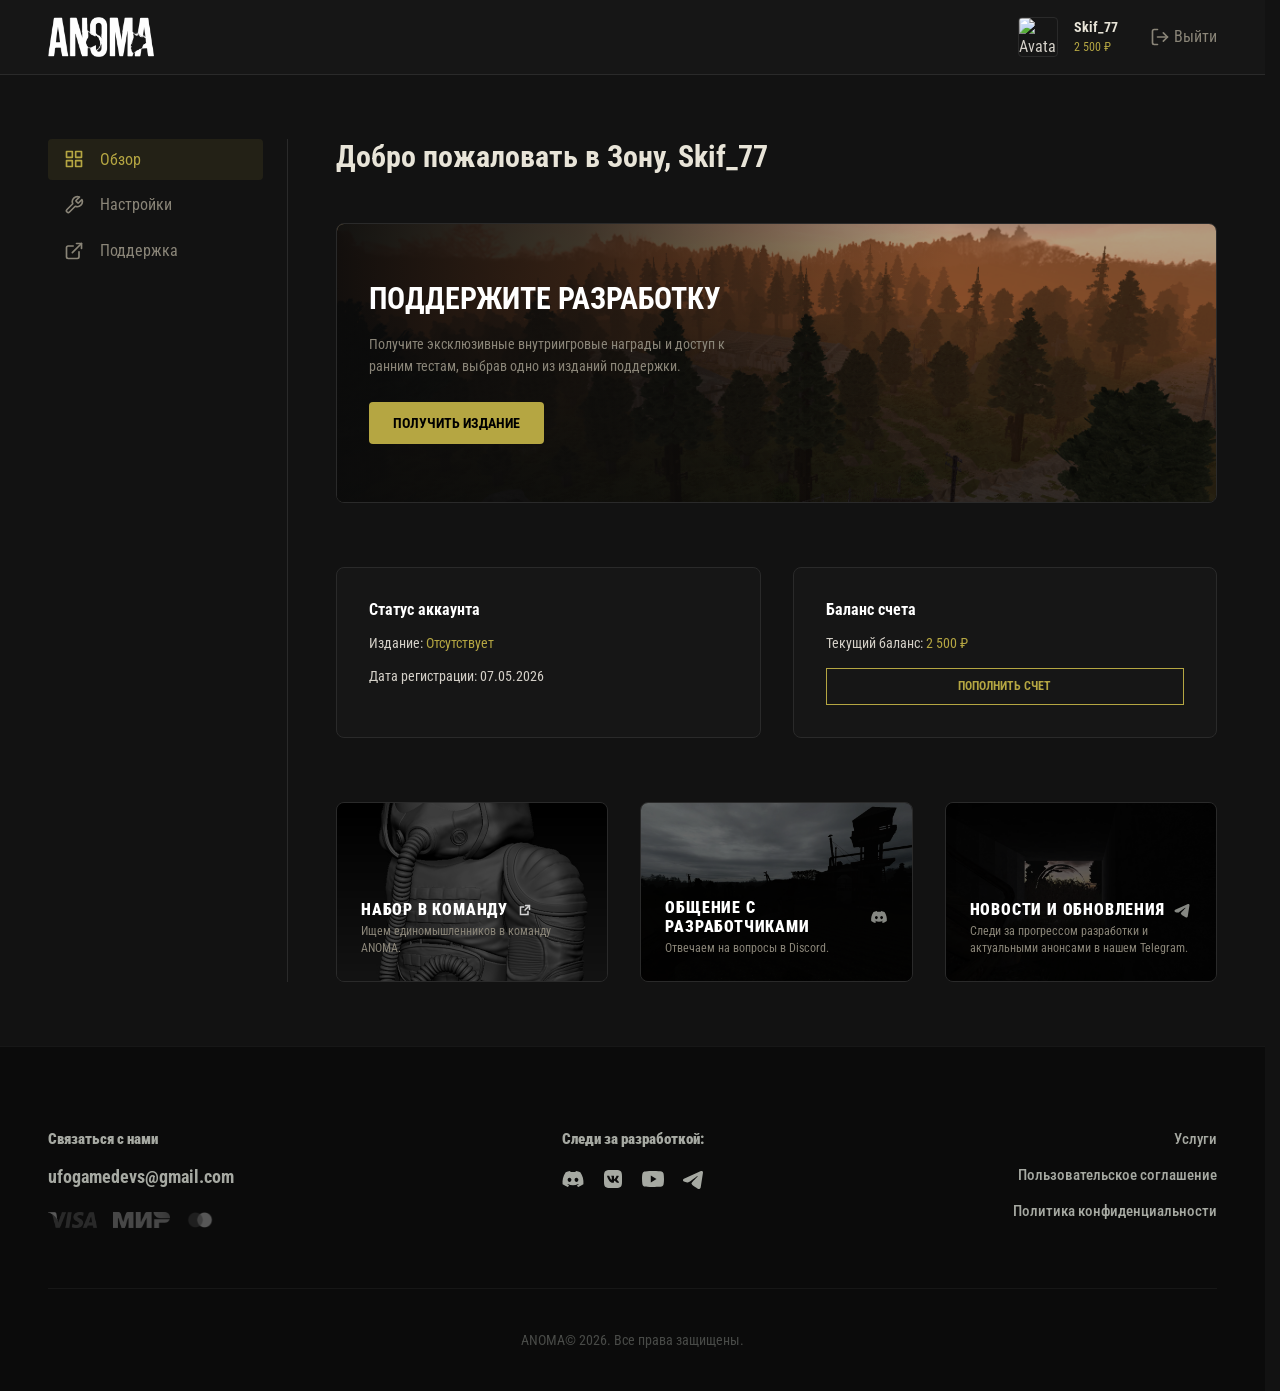
==== account.html @ 16dfeb88 "cabinet, authorize, payments, toasts" ====
<!DOCTYPE html>
<html lang="ru">

<head>
  <meta charset="UTF-8">
  <meta name="viewport" content="width=device-width, initial-scale=1.0">

  <title>Личный кабинет — ANOMA</title>
  <meta name="description" content="Личный кабинет игрока ANOMA. Управление аккаунтом, настройки и профиль.">

  <link rel="icon" href="./assets/img/favicon.ico" sizes="any">
  <link rel="icon" href="./assets/img/favicon.svg" type="image/svg+xml">

  <link rel="preconnect" href="https://fonts.googleapis.com">
  <link rel="preconnect" href="https://fonts.gstatic.com" crossorigin>
  <link href="https://fonts.googleapis.com/css2?family=Roboto+Condensed:wght@400;700;900&display=swap" rel="stylesheet">

  <link rel="stylesheet" href="./assets/css/styles.css">
  <link rel="stylesheet" href="./assets/css/account.css">
</head>

<body class="page-account">

  <!-- Header Dashboard -->
  <header class="account-header">
    <div class="container account-header__inner">
      <div class="account-header__left">
        <a href="account.html" class="account-header__logo-link">
          <img src="./assets/img/logo.png" alt="ANOMA" class="account-header__logo">
        </a>
      </div>

      <div class="account-header__user">
        <div class="account-user">
          <div class="account-user__avatar">
            <img src="./assets/img/hero-image.png" alt="Avatar">
          </div>
          <div class="account-user__info">
            <span class="account-user__name">Skif_77</span>
            <span class="account-user__balance">2 500 ₽</span>
          </div>
        </div>
        <button class="account-logout" title="Выйти">
          <svg width="20" height="20" viewBox="0 0 24 24" fill="none" stroke="currentColor" stroke-width="2" stroke-linecap="round" stroke-linejoin="round"><path d="M9 21H5a2 2 0 0 1-2-2V5a2 2 0 0 1 2-2h4"/><polyline points="16 17 21 12 16 7"/><line x1="21" y1="12" x2="9" y2="12"/></svg>
          <span class="account-logout__text">Выйти</span>
        </button>
      </div>
    </div>
  </header>

  <div class="account-layout container">
    <!-- Sidebar -->
    <aside class="account-sidebar">
      <nav class="account-nav">
        <a href="#" class="account-nav__link is-active">
          <svg width="20" height="20" viewBox="0 0 24 24" fill="none" stroke="currentColor" stroke-width="2" stroke-linecap="round" stroke-linejoin="round"><rect x="3" y="3" width="7" height="7"/><rect x="14" y="3" width="7" height="7"/><rect x="14" y="14" width="7" height="7"/><rect x="3" y="14" width="7" height="7"/></svg>
          <span>Обзор</span>
        </a>
        <a href="#" class="account-nav__link">
          <svg width="20" height="20" viewBox="0 0 24 24" fill="none" stroke="currentColor" stroke-width="2" stroke-linecap="round" stroke-linejoin="round"><path d="M14.7 6.3a1 1 0 0 0 0 1.4l1.6 1.6a1 1 0 0 0 1.4 0l3.77-3.77a6 6 0 0 1-7.94 7.94l-6.91 6.91a2.12 2.12 0 0 1-3-3l6.91-6.91a6 6 0 0 1 7.94-7.94l-3.76 3.76z"/></svg>
          <span>Настройки</span>
        </a>
        <a href="https://vk.me/anoma_ufo" target="_blank" rel="noopener" class="account-nav__link">
          <svg width="20" height="20" viewBox="0 0 24 24" fill="none" stroke="currentColor" stroke-width="2" stroke-linecap="round" stroke-linejoin="round"><path d="M18 13v6a2 2 0 0 1-2 2H5a2 2 0 0 1-2-2V8a2 2 0 0 1 2-2h6"/><polyline points="15 3 21 3 21 9"/><line x1="10" y1="14" x2="21" y2="3"/></svg>
          <span>Поддержка</span>
        </a>
      </nav>
    </aside>

    <!-- Main Content -->
    <main class="account-main">
      <div class="account-content">
        <h1 class="account-title" id="accountPageTitle">Добро пожаловать в Зону, Skif_77</h1>
        
        <div id="overviewSection">
          <div class="account-banner">
            <div class="account-banner__content">
              <h2 class="account-banner__title">ПОДДЕРЖИТЕ РАЗРАБОТКУ</h2>
              <p class="account-banner__desc">Получите эксклюзивные внутриигровые награды и доступ к ранним тестам, выбрав одно из изданий поддержки.</p>
              <button class="account-banner__btn" id="btnOpenEditionsBanner" data-open-tier="standard">ПОЛУЧИТЬ ИЗДАНИЕ</button>
            </div>
            <div class="account-banner__image">
              <img src="./assets/img/screenshot2.png" alt="Editions background">
            </div>
          </div>

          <div class="account-grid">
            <div class="account-card">
              <h3 class="account-card__title">Статус аккаунта</h3>
              <div class="account-card__content">
                <p>Издание: <span class="text-accent">Отсутствует</span></p>
                <p>Дата регистрации: 07.05.2026</p>
              </div>
            </div>

            <div class="account-card">
              <h3 class="account-card__title">Баланс счета</h3>
              <div class="account-card__content">
                <p>Текущий баланс: <span class="text-accent">2 500 ₽</span></p>
                <button class="account-card__btn-action">ПОПОЛНИТЬ СЧЕТ</button>
              </div>
            </div>
          </div>

          <div class="account-tiles">
            <a href="https://docs.google.com/forms/d/e/1FAIpQLScsadZz_5GCUrAZubNEpT86fGNEL5uBbUMrf_bMq-caXoN56w/viewform" target="_blank" rel="noopener" class="account-tile">
              <img src="./assets/img/image-1.png" alt="" class="account-tile__bg">
              <div class="account-tile__content">
                <div class="account-tile__title-wrap">
                  <h3 class="account-tile__title">Набор в команду</h3>
                  <img src="./assets/img/external-link.svg" alt="" class="account-tile__icon">
                </div>
                <p class="account-tile__desc">Ищем единомышленников в команду ANOMA.</p>
              </div>
            </a>

            <a href="https://discord.com/invite/6MUMWm6wPn" target="_blank" rel="noopener" class="account-tile">
              <img src="./assets/img/image-2.png" alt="" class="account-tile__bg">
              <div class="account-tile__content">
                <div class="account-tile__title-wrap">
                  <h3 class="account-tile__title">Общение с разработчиками</h3>
                  <img src="./assets/img/discord.svg" alt="" class="account-tile__icon">
                </div>
                <p class="account-tile__desc">Отвечаем на вопросы в Discord.</p>
              </div>
            </a>

            <a href="https://t.me/anoma_ufo" target="_blank" rel="noopener" class="account-tile">
              <img src="./assets/img/image-3.png" alt="" class="account-tile__bg">
              <div class="account-tile__content">
                <div class="account-tile__title-wrap">
                  <h3 class="account-tile__title">Новости и обновления</h3>
                  <img src="./assets/img/telegram.svg" alt="" class="account-tile__icon">
                </div>
                <p class="account-tile__desc">Следи за прогрессом разработки и актуальными анонсами в нашем Telegram.</p>
              </div>
            </a>
          </div>
        </div>
        <!-- Settings Section (Hidden by default) -->
        <div class="account-settings" id="settingsSection" style="display: none;">
          <div class="account-grid">
            <!-- Email Change -->
            <div class="account-card">
              <h3 class="account-card__title">Смена электронной почты</h3>
              <div class="account-card__content">
                <form class="settings-form" id="emailChangeForm">
                  <div class="settings-form__group">
                    <label class="settings-form__label">Текущая почта</label>
                    <input type="email" class="settings-input" value="skif_77@gmail.com" readonly>
                  </div>
                  <div class="settings-form__group">
                    <label class="settings-form__label">Новая почта</label>
                    <input type="email" class="settings-input" placeholder="Введите новый адрес" required>
                  </div>
                  <button type="submit" class="account-card__btn-action">ПОДТВЕРДИТЬ</button>
                </form>
              </div>
            </div>

            <!-- Password Change -->
            <div class="account-card">
              <h3 class="account-card__title">Управление паролем</h3>
              <div class="account-card__content">
                <form class="settings-form" id="passwordChangeForm">
                  <div class="settings-form__group">
                    <label class="settings-form__label">Текущий пароль</label>
                    <input type="password" class="settings-input" placeholder="••••••••" required>
                  </div>
                  <div class="settings-form__group">
                    <label class="settings-form__label">Новый пароль</label>
                    <input type="password" class="settings-input" placeholder="Введите новый пароль" required>
                  </div>
                  <div class="settings-form__group">
                    <label class="settings-form__label">Повторите новый пароль</label>
                    <input type="password" class="settings-input" placeholder="Повторите новый пароль" required>
                  </div>
                  <button type="submit" class="account-card__btn-action">ПОДТВЕРДИТЬ</button>
                </form>
              </div>
            </div>
          </div>
        </div>
      </div>
    </main>
  </div>

  <!-- Security Code Modal -->
  <div class="topup-modal" id="securityCodeModal" role="dialog" aria-modal="true" aria-hidden="true">
    <div class="topup-modal__overlay"></div>
    <div class="topup-modal__content">
      <button class="topup-modal__close" aria-label="Закрыть">&times;</button>
      <h2 class="topup-modal__title">КОД БЕЗОПАСНОСТИ</h2>
      <p class="topup-modal__desc" style="text-align: center; margin-bottom: 20px; font-size: 13px; color: var(--clr-text-muted);">Мы отправили код подтверждения на вашу новую почту. Введите его ниже:</p>
      
      <form class="topup-form" id="securityCodeForm">
        <div class="topup-form__group">
          <input type="text" class="topup-input" placeholder="000000" maxlength="6" style="text-align: center; letter-spacing: 0.5em;">
        </div>
        <button type="submit" class="topup-submit-btn">ПОДТВЕРДИТЬ СМЕНУ</button>
      </form>
    </div>
  </div>

  <!-- Notification Toast -->
  <div class="notification-container" id="notificationContainer"></div>

  <footer class="footer" id="footer">
    <div class="container footer__inner">
      <div class="footer__top">
        <div class="footer__contacts">
          <span class="footer__label">Связаться с нами</span>
          <a href="mailto:ufogamedevs@gmail.com" class="footer__email">ufogamedevs@gmail.com</a>
          <div class="footer__payments">
            <img src="./assets/img/visa.png" alt="Visa" loading="lazy">
            <img src="./assets/img/mir.png" alt="Mir" loading="lazy">
            <img src="./assets/img/mastercard.png" alt="Mastercard" loading="lazy">
          </div>
        </div>

        <div class="footer__socials">
          <span class="footer__socials-text">Следи за разработкой:</span>
          <div class="footer__socials-list">
            <a href="https://discord.com/invite/6MUMWm6wPn" class="footer__socials-link" aria-label="Discord"
              target="_blank" rel="noopener">
              <img src="./assets/img/discord.svg" alt="Discord" width="24" height="24">
            </a>
            <a href="https://vk.com/anoma_ufo" class="footer__socials-link" aria-label="VK" target="_blank"
              rel="noopener">
              <img src="./assets/img/vk.svg" alt="VK" width="24" height="24">
            </a>
            <a href="https://www.youtube.com/@anoma_ufo" class="footer__socials-link" aria-label="YouTube"
              target="_blank" rel="noopener">
              <img src="./assets/img/youtube.svg" alt="YouTube" width="24" height="24">
            </a>
            <a href="https://t.me/anoma_ufo" class="footer__socials-link" aria-label="Telegram" target="_blank"
              rel="noopener">
              <img src="./assets/img/telegram.svg" alt="Telegram" width="24" height="24">
            </a>
          </div>
        </div>

        <div class="footer__legal">
          <a href="./assets/docs/ANOMA_Услуги.pdf" target="_blank" class="footer__link">Услуги</a>
          <a href="./assets/docs/ANOMA_Пользовательское%20соглашение.pdf" target="_blank" class="footer__link">Пользовательское соглашение</a>
          <a href="./assets/docs/ANOMA_Политика%20конфиденциальности.pdf" target="_blank" class="footer__link">Политика конфиденциальности</a>
        </div>
      </div>

      <div class="footer__bottom">
        <p class="footer__copyright">ANOMA© 2026. Все права защищены.</p>
      </div>
    </div>
  </footer>

  <div class="editions-modal" id="editionsModal" role="dialog" aria-modal="true" aria-hidden="true"
    aria-labelledby="editionsTitle">
    <div class="editions-modal__overlay"></div>
    <div class="editions-modal__content" tabindex="-1">
      <button class="editions-modal__close" aria-label="Закрыть">&times;</button>

      <div class="editions-modal__tabs" role="tablist" aria-label="Издания">
        <button class="editions-modal__tab" role="tab" aria-selected="false" data-target="standard">Периметр</button>
        <button class="editions-modal__tab" role="tab" aria-selected="false" data-target="deluxe">Затон</button>
        <button class="editions-modal__tab editions-modal__tab--active" role="tab" aria-selected="true"
          data-target="ultimate">Саркофаг</button>
      </div>

      <div class="editions-modal__body">
        <div class="editions-modal__gallery">
          <div class="editions-gallery__main">
            <img src="./assets/img/edition3.png" alt="Edition Cover" class="editions-gallery__img">
          </div>
          <!-- Grid items with real feature images -->
          <div class="editions-gallery__item" data-tier="standard"><img src="./assets/img/editions/early-pass.png" alt="Participation in early access">
            <div class="editions-gallery__bar"></div>
          </div>
          <div class="editions-gallery__item" data-tier="standard"><img src="./assets/img/editions/discord-role.png" alt="Exclusive Discord role">
            <div class="editions-gallery__bar"></div>
          </div>
          <div class="editions-gallery__item" data-tier="standard"><img src="./assets/img/editions/donation-balance.png" alt="Donation balance">
            <div class="editions-gallery__bar"></div>
          </div>

          <div class="editions-gallery__item" data-tier="deluxe"><img src="./assets/img/editions/bladed-weapons.png" alt="Exclusive cold weapon">
            <div class="editions-gallery__bar"></div>
          </div>
          <div class="editions-gallery__item" data-tier="deluxe"><img src="./assets/img/editions/bolt.png" alt="Anomaly detection item">
            <div class="editions-gallery__bar"></div>
          </div>
          <div class="editions-gallery__item" data-tier="deluxe"><img src="./assets/img/editions/menu-background.png" alt="Main menu background">
            <div class="editions-gallery__bar"></div>
          </div>
          <div class="editions-gallery__item" data-tier="deluxe"><img src="./assets/img/editions/death-backpack.png" alt="Special backpack model">
            <div class="editions-gallery__bar"></div>
          </div>

          <div class="editions-gallery__item" data-tier="ultimate"><img src="./assets/img/editions/artifact.png" alt="Exclusive collector's artifact">
            <div class="editions-gallery__bar"></div>
          </div>
          <div class="editions-gallery__item" data-tier="ultimate"><img src="./assets/img/editions/coordinates-cache.png" alt="Coordinates of hidden cache">
            <div class="editions-gallery__bar"></div>
          </div>
          <div class="editions-gallery__item" data-tier="ultimate"><img src="./assets/img/editions/titul-nickname.png" alt="Exclusive title">
            <div class="editions-gallery__bar"></div>
          </div>
          <div class="editions-gallery__item" data-tier="ultimate"><img src="./assets/img/editions/update-testing.png" alt="Access to future update testing">
            <div class="editions-gallery__bar"></div>
          </div>
          <div class="editions-gallery__item" data-tier="ultimate"><img src="./assets/img/editions/gift-edition.png" alt="Gift Perimeter edition for a friend">
            <div class="editions-gallery__bar"></div>
          </div>
        </div>

        <div class="editions-modal__info">
          <p class="editions-modal__desc" id="editionsDesc">
            Максимальное издание раннего доступа с полным набором эксклюзивных наград, доступом к тестированию обновлений и изданием «Периметр» для друга.
          </p>

          <div class="editions-modal__purchase">
            <span class="editions-modal__price" id="editionsPrice">35 900,00 KZT</span>
            <button class="editions-modal__buy-btn" id="btnOpenAuthEditions">
              <svg width="20" height="20" viewBox="0 0 24 24" fill="none" xmlns="http://www.w3.org/2000/svg"
                class="editions-modal__buy-icon" aria-hidden="true">
                <path
                  d="M7 18C5.9 18 5.01 18.9 5.01 20C5.01 21.1 5.9 22 7 22C8.1 22 9 21.1 9 20C9 18.9 8.1 18 7 18ZM1 2V4H3L6.6 11.59L5.24 14.04C5.09 14.32 5 14.65 5 15C5 16.1 5.9 17 7 17H19V15H7.42C7.28 15 7.17 14.89 7.17 14.75L7.2 14.63L8.1 13H15.55C16.3 13 16.96 12.59 17.3 11.97L20.88 5.48C20.96 5.34 21 5.17 21 5C21 4.45 20.55 4 20 4H5.21L4.27 2H1ZM17 18C15.9 18 15.01 18.9 15.01 20C15.01 21.1 15.9 22 17 22C18.1 22 19 21.1 19 20C19 18.9 18.1 18 17 18Z"
                  fill="currentColor" />
              </svg>
              ПОДДЕРЖАТЬ РАЗРАБОТКУ
            </button>
          </div>

          <div class="editions-modal__features">
            <ul class="editions-modal__features-list">
              <li class="editions-modal__feature" data-tier="standard">Участие в раннем доступе игры</li>
              <li class="editions-modal__feature" data-tier="standard">Эксклюзивная роль в Discord</li>
              <li class="editions-modal__feature" data-tier="standard" id="editionsCashback">350 ₽ от стоимости начисляются на донатный счет</li>

              <li class="editions-modal__feature" data-tier="deluxe"><span class="editions-modal__feature-bullet"></span>Эксклюзивное холодное оружие</li>
              <li class="editions-modal__feature" data-tier="deluxe"><span class="editions-modal__feature-bullet"></span>Особый предмет для проверки аномалий вместо болта</li>
              <li class="editions-modal__feature" data-tier="deluxe"><span class="editions-modal__feature-bullet"></span>Эксклюзивный фон главного меню</li>
              <li class="editions-modal__feature" data-tier="deluxe"><span class="editions-modal__feature-bullet"></span>Особая модель рюкзака после смерти персонажа</li>

              <li class="editions-modal__feature" data-tier="ultimate"><span class="editions-modal__feature-bullet"></span>Эксклюзивный коллекционный артефакт</li>
              <li class="editions-modal__feature" data-tier="ultimate"><span class="editions-modal__feature-bullet"></span>Координаты закрытого тайника с неизвестным содержимым</li>
              <li class="editions-modal__feature" data-tier="ultimate"><span class="editions-modal__feature-bullet"></span>Эксклюзивный титул рядом с ником в безопасных зонах</li>
              <li class="editions-modal__feature" data-tier="ultimate"><span class="editions-modal__feature-bullet"></span>Доступ к тестированию будущих обновлений игры</li>
              <li class="editions-modal__feature" data-tier="ultimate">
                <span class="editions-modal__feature-bullet"></span>
                Подарочное издание «Периметр» для друга
                <span class="editions-modal__help" data-tooltip="Подарочное издание «Периметр» для друга не начисляет сумму покупки на донатный счет">
                  <svg width="14" height="14" viewBox="0 0 24 24" fill="none" stroke="currentColor" stroke-width="2" stroke-linecap="round" stroke-linejoin="round" class="editions-modal__help-icon"><circle cx="12" cy="12" r="10"/><path d="M9.09 9a3 3 0 0 1 5.83 1c0 2-3 3-3 3"/><line x1="12" y1="17" x2="12.01" y2="17"/></svg>
                </span>
              </li>
            </ul>
          </div>
        </div>
      </div>
    </div>
  </div>

  <!-- Top-up Modal -->
  <div class="topup-modal" id="topupModal" role="dialog" aria-modal="true" aria-hidden="true">
    <div class="topup-modal__overlay"></div>
    <div class="topup-modal__content">
      <button class="topup-modal__close" aria-label="Закрыть">&times;</button>
      <h2 class="topup-modal__title">ПОПОЛНЕНИЕ СЧЕТА</h2>
      
      <form class="topup-form" id="topupForm">
        <div class="topup-form__group">
          <label class="topup-form__label">Способ оплаты</label>
          <div class="topup-dropdown" id="paymentDropdown">
            <div class="topup-dropdown__selected">
              <span>Система быстрых платежей (СБП)</span>
              <svg width="12" height="12" viewBox="0 0 24 24" fill="none" stroke="currentColor" stroke-width="3" stroke-linecap="round" stroke-linejoin="round"><polyline points="6 9 12 15 18 9"/></svg>
            </div>
            <div class="topup-dropdown__list">
              <div class="topup-dropdown__item is-active" data-value="sbp">Система быстрых платежей (СБП)</div>
              <div class="topup-dropdown__item" data-value="card">Банковская карта</div>
            </div>
          </div>
        </div>

        <div class="topup-form__group">
          <label class="topup-form__label">Сумма пополнения</label>
          <div class="topup-input-wrap">
            <input type="number" class="topup-input" id="topupAmount" value="350" min="50" max="100000">
            <span class="topup-input-currency">₽</span>
          </div>
          <p class="topup-form__hint">Мин: 50 ₽, Макс: 100 000 ₽</p>
        </div>

        <div class="topup-total">
          <span class="topup-total__label">К получению:</span>
          <span class="topup-total__value" id="topupTotal">350 ₽</span>
        </div>

        <button type="submit" class="topup-submit-btn" id="btnConfirmTopup">ПОПОЛНИТЬ СЧЕТ</button>
      </form>
    </div>
  </div>

  <script src="./assets/js/main.js"></script>
  <script src="./assets/js/account.js"></script>
</body>

</html>
---- assets/css/styles.css ----
:root {

  --clr-bg: #121212;
  --clr-bg-alt: #161616;
  --clr-surface: #1e1e1e;
  --clr-border: #2a2a2a;

  --clr-text: #d4d0c8;
  --clr-text-muted: #8a8578;
  --clr-text-heading: #e8e4d8;

  --clr-accent: #b5a642;

  --clr-accent-hover: #d4c24f;
  --clr-danger: #c44b3f;

  --ff-base: 'Roboto Condensed', 'Segoe UI', system-ui, -apple-system, sans-serif;
  --ff-heading: var(--ff-base);

  --fs-xs: clamp(0.700rem, 0.65rem + 0.25vw, 0.750rem);
  --fs-sm: clamp(0.813rem, 0.75rem + 0.30vw, 0.875rem);
  --fs-base: clamp(0.938rem, 0.88rem + 0.30vw, 1.000rem);
  --fs-md: clamp(1.125rem, 1.00rem + 0.50vw, 1.250rem);
  --fs-lg: clamp(1.500rem, 1.20rem + 1.00vw, 1.875rem);
  --fs-xl: clamp(2.000rem, 1.50rem + 2.00vw, 2.750rem);
  --fs-2xl: clamp(2.500rem, 1.80rem + 3.00vw, 3.750rem);

  --fw-regular: 400;
  --fw-medium: 500;
  --fw-semibold: 600;
  --fw-bold: 700;

  --lh-tight: 1.2;
  --lh-base: 1.6;
  --lh-loose: 1.8;

  --space-xs: 0.25rem;
  --space-sm: 0.5rem;
  --space-md: 1rem;
  --space-lg: 1.5rem;
  --space-xl: 2rem;
  --space-2xl: 3rem;
  --space-3xl: 4rem;
  --space-4xl: 6rem;

  --container-max: 1280px;
  --container-padding: var(--space-2xl);

  --radius-sm: 4px;
  --radius-md: 8px;
  --radius-lg: 12px;
  --radius-xl: 16px;

  --transition-fast: 150ms ease;
  --transition-base: 250ms ease;
  --transition-slow: 400ms ease;

  --shadow-sm: 0 1px 3px rgba(0, 0, 0, 0.4);
  --shadow-md: 0 4px 12px rgba(0, 0, 0, 0.5);
  --shadow-lg: 0 8px 30px rgba(0, 0, 0, 0.6);

  --z-header: 100;
  --z-overlay: 200;
  --z-modal: 300;
}

*,
*::before,
*::after {
  margin: 0;
  padding: 0;
  box-sizing: border-box;
}

html {
  scroll-behavior: smooth;
  -webkit-text-size-adjust: 100%;
  text-size-adjust: 100%;
  scrollbar-gutter: stable;
}

body {
  font-family: var(--ff-base);
  font-size: var(--fs-base);
  font-weight: var(--fw-regular);
  line-height: var(--lh-base);
  color: var(--clr-text);
  background-color: var(--clr-bg);
  -webkit-font-smoothing: antialiased;
  -moz-osx-font-smoothing: grayscale;
  overflow-x: hidden;
}

img,
picture,
video,
canvas,
svg {
  display: block;
  max-width: 100%;
  height: auto;
}

a {
  color: inherit;
  text-decoration: none;
}

ul,
ol {
  list-style: none;
}

button {
  font: inherit;
  color: inherit;
  background: none;
  border: none;
  cursor: pointer;
}

:focus-visible {
  outline: 2px solid var(--clr-accent);
  outline-offset: 2px;
}

:focus:not(:focus-visible) {
  outline: none;
}



.cursor-distortion {
  position: fixed;
  width: 150px;
  height: 150px;
  border-radius: 50%;
  pointer-events: none;
  z-index: 9999;
  transform: translate(-50%, -50%);
  filter: url(#distort-filter);
  backdrop-filter: url(#distort-filter);
  -webkit-backdrop-filter: url(#distort-filter);
  background: transparent;
  -webkit-mask-image: radial-gradient(circle, transparent 25%, rgba(0, 0, 0, 1) 45%, rgba(0, 0, 0, 0) 70%);
  mask-image: radial-gradient(circle, transparent 25%, rgba(0, 0, 0, 1) 45%, rgba(0, 0, 0, 0) 70%);
  opacity: 0;
  transition: opacity 0.5s ease;
  will-change: transform;
}

.cursor-distortion.is-active {
  opacity: 1;
}

h1,
h2,
h3,
h4,
h5,
h6 {
  font-family: var(--ff-heading);
  color: var(--clr-text-heading);
  line-height: var(--lh-tight);
  font-weight: var(--fw-bold);
}

h1 {
  font-size: var(--fs-2xl);
}

h2 {
  font-size: var(--fs-xl);
}

h3 {
  font-size: var(--fs-lg);
}

p+p {
  margin-top: var(--space-md);
}

.container {
  width: 100%;
  max-width: var(--container-max);
  margin-inline: auto;
  padding-inline: var(--container-padding);
}

.section {
  padding-block: var(--space-4xl);
}

.section__title {
  font-size: var(--fs-xl);
  margin-bottom: var(--space-xl);
  text-align: center;
}

/* ═══════════════════════════════════════════
   Header (Sticky)
   ═══════════════════════════════════════════ */
.header {
  position: fixed;
  top: 0;
  left: 0;
  width: 100%;
  z-index: var(--z-header);
  background: linear-gradient(to bottom, rgba(11, 11, 11, 0.95) 0%, transparent 100%);
  opacity: 0;
  visibility: hidden;
  transform: translateY(-100%);
  transition: opacity 0.4s ease, transform 0.4s ease, visibility 0.4s ease;
  padding-block: 16px;
}

.header.header--visible {
  opacity: 1;
  visibility: visible;
  transform: translateY(0);
}

.header.is-menu-open {
  background: transparent;
}

.header__inner {
  display: flex;
  align-items: center;
  justify-content: space-between;
  position: relative;
}

.header__left {
  display: flex;
  align-items: center;
  gap: 32px;
}

.header__logo {
  height: 40px;
  width: auto;
}

.header__nav {
  display: flex;
  align-items: center;
  gap: 24px;
}

.header__nav-link {
  font-family: 'Roboto Condensed', sans-serif;
  font-weight: 600;
  font-size: 16px;
  color: var(--clr-text-heading);
  text-transform: uppercase;
  transition: color 0.2s ease;
}

.header__nav-link:hover {
  color: var(--clr-accent);
}

.header__socials {
  display: flex;
  align-items: center;
  gap: 16px;
  position: absolute;
  left: 50%;
  transform: translateX(-50%);
}

.header__social-link {
  display: flex;
  transition: opacity 0.2s ease;
}

.header__social-link:hover {
  opacity: 0.7;
}

.header__cta {
  display: inline-flex;
  align-items: center;
  justify-content: center;
  box-sizing: border-box;
  text-decoration: none;
  height: 40px;
  padding-inline: 24px;
  background-color: rgba(11, 11, 11, 0.452);
  color: #F5CD6C;
  border: 2px solid #F5CD6C;
  font-family: 'Roboto Condensed', sans-serif;
  font-weight: 900;
  font-size: 14px;
  text-transform: uppercase;
  border-radius: 0px;
  transition: all 0.3s ease;
}

.header__cta:hover {
  background-color: rgba(192, 82, 33, 0.1);
  box-shadow: 0 0 15px rgba(192, 82, 33, 0.6), inset 0 0 10px rgba(192, 82, 33, 0.4);
  text-shadow: 0 0 8px rgba(192, 82, 33, 0.8);
}

.header__burger {
  display: none;
  width: 32px;
  height: 24px;
  position: relative;
  z-index: calc(var(--z-header) + 10);
  background: none;
  border: none;
  cursor: pointer;
  padding: 0;
}

.header__burger span {
  position: absolute;
  left: 0;
  width: 100%;
  height: 2px;
  background-color: #fff;
  transition: 0.3s ease;
}

.header__burger span:nth-child(1) {
  top: 0;
}

.header__burger span:nth-child(2) {
  top: 50%;
  transform: translateY(-50%);
}

.header__burger span:nth-child(3) {
  bottom: 0;
}

.header__burger.is-active span:nth-child(1) {
  top: 50%;
  transform: translateY(-50%) rotate(45deg);
}

.header__burger.is-active span:nth-child(2) {
  opacity: 0;
}

.header__burger.is-active span:nth-child(3) {
  top: 50%;
  transform: translateY(-50%) rotate(-45deg);
}

/* ═══════════════════════════════════════════
   Mobile Menu Overlay
   ═══════════════════════════════════════════ */
.mobile-menu {
  position: fixed;
  inset: 0;
  z-index: calc(var(--z-header) - 1);
  display: flex;
  align-items: center;
  justify-content: center;
  opacity: 0;
  visibility: hidden;
  transition: opacity 0.4s ease, visibility 0.4s ease;
}

.mobile-menu.is-open {
  opacity: 1;
  visibility: visible;
}

.mobile-menu__overlay {
  position: absolute;
  inset: 0;
  background: rgba(0, 0, 0, 0.7);
  backdrop-filter: blur(12px);
  -webkit-backdrop-filter: blur(12px);
}

.mobile-menu__content {
  position: relative;
  z-index: 2;
  display: flex;
  flex-direction: column;
  align-items: center;
  gap: 24px;
}

.mobile-menu__nav {
  display: flex;
  flex-direction: column;
  align-items: center;
  gap: 12px;
}

.mobile-menu__link {
  font-family: 'Roboto Condensed', sans-serif;
  font-weight: 900;
  font-size: 32px;
  color: #fff;
  text-transform: uppercase;
  transition: color 0.2s ease;
}

.mobile-menu__link:hover {
  color: var(--clr-accent);
}

.mobile-menu__cta {
  width: 220px;
  height: 54px;
  margin-top: -24px;
  display: inline-flex;
  align-items: center;
  justify-content: center;
  box-sizing: border-box;
  text-decoration: none;
  background-color: rgba(11, 11, 11, 0.452);
  color: #F5CD6C;
  border: 2px solid #F5CD6C;
  font-family: 'Roboto Condensed', sans-serif;
  font-weight: 900;
  font-size: 16px;
  text-transform: uppercase;
  border-radius: 0px;
  transition: all 0.3s ease;
}

.mobile-menu__cta:hover {
  background-color: rgba(192, 82, 33, 0.1);
  box-shadow: 0 0 15px rgba(192, 82, 33, 0.6), inset 0 0 10px rgba(192, 82, 33, 0.4);
  text-shadow: 0 0 8px rgba(192, 82, 33, 0.8);
}

@media (max-width: 992px) {

  .header__nav,
  .header__cta,
  .header__logo-link {
    display: none;
  }

  .header__burger {
    display: block;
  }
}

.hero {
  position: relative;
  width: 100%;
  height: 100vh;
  overflow: hidden;
}

.hero::after {
  content: '';
  position: absolute;
  bottom: 0;
  left: 0;
  width: 100%;
  height: 30%;
  background: linear-gradient(to bottom, transparent, var(--clr-bg));
  pointer-events: none;
}

.hero__image {
  width: 100%;
  height: 100%;
  display: block;
  object-fit: cover;
  object-position: center;
}

.hero__socials {
  position: absolute;
  top: 0;
  left: 0;
  width: 100%;
  display: flex;
  justify-content: center;
  gap: 12px;
  padding-top: 24px;

  z-index: 2;
}

.hero__social-link {
  display: inline-flex;
  transition: opacity 0.3s ease;
}

.hero__social-link:hover,
.hero__social-link:focus-visible {
  opacity: 0.7;
}

.hero__content {
  position: absolute;
  inset: 0;
  display: flex;
  flex-direction: column;
  align-items: center;
  padding-top: 68vh;

  z-index: 2;
  pointer-events: none;
}

.hero__logo {
  max-width: 400px;

  width: 100%;
  height: auto;
  pointer-events: auto;
}

.hero__cta {
  position: relative;
  display: inline-block;
  margin-top: -0.5rem;

  pointer-events: auto;
  cursor: pointer;
}

.hero__cta-default,
.hero__cta-hover {
  display: block;
  width: 100%;
  height: auto;
}

.hero__cta-hover {
  position: absolute;
  inset: 0;
  opacity: 0;
  transition: opacity 0.3s ease;
}

.hero__cta:hover .hero__cta-hover,
.hero__cta:focus-visible .hero__cta-hover {
  opacity: 1;
}

.hero__cta-text {
  position: absolute;
  inset: 0;
  display: flex;
  align-items: center;
  justify-content: center;
  font-family: 'Roboto Condensed', sans-serif;
  font-weight: 900;
  font-size: 16px;
  line-height: 24px;
  letter-spacing: 1.2px;
  color: #2F2F2F;
  pointer-events: none;
  transition: color 0.3s ease;
}

.hero__cta:hover .hero__cta-text,
.hero__cta:focus-visible .hero__cta-text {
  color: #DFDCBD;
}

@media (max-width: 768px) {
  .hero__image {
    height: 70%;

    object-position: center;

  }

  .hero::after {
    height: 60%;

    background: linear-gradient(to bottom, transparent 0%, var(--clr-bg) 50%, var(--clr-bg) 100%);
  }

  .hero__content {
    padding-top: calc(68vh - 40px);

  }

  .hero__logo {
    max-width: 320px;

  }
}

.about {
  margin-top: 80px;

}

.about__container {
  display: flex;
  align-items: center;
  gap: 40px;
  max-width: 1150px;
  margin-inline: auto;
  padding-inline: 24px;
}

.about__left {
  flex: 1;
}

.about__title {
  font-family: 'Roboto Condensed', sans-serif;
  font-weight: 900;
  font-size: 56px;
  line-height: 72px;
  color: #FFFFFF;
  margin: 0 0 16px 0;
}

.about__desc {
  font-family: 'Roboto Condensed', sans-serif;
  font-size: 16px;
  line-height: 24px;
  color: #FFFFFF;
  margin: 0;
}

.about__follow {
  display: flex;
  align-items: center;
  gap: 12px;
  margin-top: 24px;
}

.about__follow-text {
  font-family: 'Roboto Condensed', sans-serif;
  font-weight: 900;
  font-size: 16px;
  line-height: 24px;
  color: #A6A9A2;
}

.about__follow-link {
  display: inline-flex;
  transition: opacity 0.3s ease;
}

.about__follow-link:hover,
.about__follow-link:focus-visible {
  opacity: 0.7;
}

.about__right {
  flex: 1;
}

.about__video {
  position: relative;
  width: 100%;
  -webkit-mask: url(#video-mask);
  mask: url(#video-mask);
}

.about__video-inline {
  position: relative;
  padding-bottom: 56.25%;

  height: 0;
  overflow: hidden;
}

.about__video-inline iframe,
.about__video-inline video {
  position: absolute;
  inset: 0;
  width: 100%;
  height: 100%;
  border: none;
  object-fit: cover;
}

.about__video-overlay {
  position: absolute;
  inset: 0;
  display: flex;
  align-items: center;
  justify-content: center;
  background: transparent;
  border: none;
  cursor: pointer;
  transition: background 0.3s ease;
}

.about__video-overlay:hover {
  background: rgba(0, 0, 0, 0.3);
}

.about__video-play {
  font-size: 48px;
  color: #FFFFFF;
  opacity: 0.8;
  transition: opacity 0.3s ease;
}

.about__video-overlay:hover .about__video-play {
  opacity: 1;
}

.section--features {
  margin-top: 120px;
  padding-block: 0;
}

.features__bg {
  width: 100%;
  background: url('../img/bg.png') center / cover no-repeat;
  display: flex;
  align-items: center;
  justify-content: center;
  padding-block: 120px;
}

.features__container {
  max-width: 1150px;
  width: 100%;
  padding-inline: 24px;
  margin-inline: auto;
}

.features__grid {
  display: flex;
  gap: 24px;
  height: 666px;
}

.features__tile {
  background-color: var(--color-bg-dark);
  border-radius: 8px;

  overflow: hidden;
  display: flex;
  flex-direction: column;
  text-decoration: none;
  color: inherit;
  cursor: pointer;
  outline: none;

  opacity: 0;
  transition: opacity 1.5s ease-out;
  will-change: opacity, filter;
}

.features__tile.is-revealed {
  opacity: 1;

}

.features__tile:focus-visible {
  outline: 2px solid var(--clr-accent);
  outline-offset: 4px;
}

.features__tile-img {
  display: block;
  width: 100%;
  height: 100%;
  object-fit: cover;
  transition: transform 1.5s cubic-bezier(0.25, 1, 0.5, 1);
  will-change: transform;
}

.features__tile:hover .features__tile-img,
.features__tile:focus-visible .features__tile-img {
  transform: scale(1.04);
}

.features__content {
  position: absolute;
  bottom: 0;
  left: 0;
  padding: 32px;
  z-index: 2;

}

.features__title-wrap {
  display: flex;
  align-items: flex-start;
  gap: 8px;
  margin-bottom: 8px;
}

.features__title {
  font-family: 'Roboto Condensed', sans-serif;
  font-weight: 600;
  font-size: 32px;
  text-transform: uppercase;
  line-height: 40px;
  color: #FFFFFF;
  margin: 0;
}

.features__icon {
  display: block;
  margin-top: 4px;

}

.features__icon--social {
  filter: brightness(0) invert(1);
  margin-top: 8px;

}

.features__icon--discord {
  margin-top: 5px;

}

.features__icon--telegram {
  margin-top: 6px;

}

.features__desc {
  font-family: 'Roboto Condensed', sans-serif;
  font-weight: 400;
  font-size: 16px;
  line-height: 24px;
  color: #FFFFFF;
  margin: 0;
}

.features__tile--large {
  flex: 1;
  height: 100%;
  -webkit-mask: url(#tile-mask-1);
  mask: url(#tile-mask-1);
  position: relative;
}

.features__tile--large::after {
  content: '';
  position: absolute;
  inset: 0;
  background: linear-gradient(to top, rgb(58, 23, 23) 0%, transparent 60%);
  pointer-events: none;
}

.features__col {
  flex: 1;
  display: flex;
  flex-direction: column;
  gap: 24px;
}

.features__tile--small:nth-child(1) {
  height: 321px;
  -webkit-mask: url(#tile-mask-2);
  mask: url(#tile-mask-2);
  position: relative;
}

.features__tile--small:nth-child(1)::after {
  content: '';
  position: absolute;
  inset: 0;
  background: linear-gradient(to top, rgba(58, 44, 23, 0.482) 0%, transparent 40%);
  pointer-events: none;
}

.features__tile--small:nth-child(2) {
  height: 321px;
  -webkit-mask: url(#tile-mask-3);
  mask: url(#tile-mask-3);
  position: relative;
}

.features__tile--small:nth-child(2)::after {
  content: '';
  position: absolute;
  inset: 0;
  background: linear-gradient(to top, rgba(38, 55, 30, 0.443) 0%, transparent 40%);
  pointer-events: none;
}

@media (max-width: 768px) {
  .section--features {
    margin-top: 0px;
    padding-bottom: 0 !important;
    margin-bottom: 0 !important;

  }

  .features__bg {
    padding-top: 80px;

    padding-bottom: 24px;

  }

  .features__grid {
    flex-direction: column;

    height: auto;

    gap: 16px;

  }

  .features__col {
    gap: 16px;

  }

  .features__tile--large {
    flex: none;

    height: 280px;
    min-height: 280px;

  }

  .features__tile--large .features__tile-img {
    object-position: center 0%;

  }

  .features__tile--small:nth-child(1),
  .features__tile--small:nth-child(2) {
    height: 280px;

  }

  .features__title {
    font-size: 24px;

    line-height: 32px;
  }

  .features__desc br {
    display: none;
  }
}

.section--world {
  padding-block: 0;

  margin-top: 0;

  background-color: #0B0B0B;

}

.world__bg {
  position: relative;
  width: 100vw;

  left: 50%;
  transform: translateX(-50%);
  display: flex;
}

.world__bg-video {
  position: absolute;
  top: 0;
  left: 0;
  width: 100%;
  height: 100%;
  object-fit: cover;
  z-index: 0;

}

.world__bg-img {
  width: 100%;
  height: auto;
  display: block;
  z-index: 1;

  position: relative;

  pointer-events: none;

}

.world__content {
  position: absolute;
  inset: 0;
  display: flex;
  flex-direction: column;
  align-items: center;

  justify-content: center;

  z-index: 2;

}

@media (min-width: 1400px) {
  .world__content {
    padding-top: 120px;

  }
}

.world__text-layer {
  text-align: center;
  max-width: 1000px;

  padding: 0 0px;

}

.world__title {
  font-family: 'Roboto Condensed', sans-serif;
  font-weight: 900;
  font-size: 72px;
  line-height: 80px;
  color: #FFFFFF;
  margin: 0 0 16px 0;

}

.world__desc {
  font-family: 'Roboto Condensed', sans-serif;
  font-size: 24px;
  line-height: 32px;
  color: #FFFFFF;
  margin: 0;
}

@media (max-width: 768px) {

  .world__bg {
    flex-direction: column;
    height: auto;
    overflow: hidden;

    max-width: 100vw;
  }

  .world__bg-video,
  .world__content {
    position: relative;
    height: auto;
  }

  .world__bg-video {
    order: 1;

    aspect-ratio: 16 / 9;

    width: 100%;

    margin: 0;
    transform: none;
    z-index: 1;

  }

  .world__bg-img {
    position: absolute;

    top: 0;
    left: 0;
    width: 100%;
    margin: 0;
    transform: none;
    z-index: 2;

  }

  .world__content {
    order: 3;

    padding-top: 40px;

    padding-bottom: 0px;

    z-index: 3;

    box-sizing: border-box;
    width: 100%;
  }

  .world__title {
    font-size: 48px;

    line-height: normal;
    margin-bottom: 24px;

    word-break: break-word;

  }

  .world__desc {
    font-size: 16px;

    line-height: 24px;
  }

  .world__desc br {
    display: none;
  }
}

.world__team-marquee {
  margin-top: 48px;
  width: 100vw;
  overflow: hidden;
}

.world__team-track {
  display: flex;
  justify-content: center;
}

.world__team-group {
  display: flex;
  flex-wrap: wrap;
  justify-content: center;
  gap: 16px;
  max-width: 1230px;
}

.world__team-badge {
  display: block;
  height: 48px;

  width: auto;
}

.world__team-badge--op-54 {
  opacity: 0.54;
}

.world__team-badge--op-32 {
  opacity: 0.32;
}

.world__team-group--clone {
  display: none;

}

@media (max-width: 1024px) {
  .world__team-track {
    justify-content: flex-start;
    width: max-content;
    animation: marquee 40s linear infinite;
  }

  .world__team-group {
    flex-wrap: nowrap;
    max-width: none;
    padding-right: 16px;

  }

  .world__team-group--clone {
    display: flex;

  }
}

@keyframes marquee {
  0% {
    transform: translateX(0);
  }

  100% {
    transform: translateX(-50%);
  }
}

/* ═══════════════════════════════════════════
   Screenshot Section
   ═══════════════════════════════════════════ */
.section--screenshot {
  position: relative;
  width: 100%;
  min-height: 80vh;
  display: flex;
  align-items: center;
  justify-content: center;
  overflow: hidden;
  padding: 0;
  background-color: #0B0B0B;
}

.screenshot__bg {
  position: absolute;
  inset: 0;
  width: 100%;
  height: 100%;
  z-index: 0;
  -webkit-mask-image: linear-gradient(to bottom,
      transparent 0%,
      black 20%,
      black 80%,
      transparent 100%);
  mask-image: linear-gradient(to bottom,
      transparent 0%,
      black 20%,
      black 80%,
      transparent 100%);
}

.editions-bg__img {
  position: absolute;
  top: 0;
  left: 0;
  width: 100%;
  height: 100%;
  object-fit: cover;
  object-position: center;
  display: block;
  animation: editionsBgPulse 5s ease-in-out infinite alternate;
}

@keyframes editionsBgPulse {
  0% {
    transform: scale(1);
    filter: brightness(1) contrast(1) saturate(1);
  }

  100% {
    transform: scale(1.08);
    filter: brightness(1.4) contrast(1.2) saturate(1);
  }
}

.screenshot__overlay {
  position: absolute;
  inset: 0;
  background:
    linear-gradient(to right, rgba(11, 11, 11, 0.95) 0%, rgba(11, 11, 11, 0) 25%, rgba(11, 11, 11, 0) 75%, rgba(11, 11, 11, 0.95) 100%),
    linear-gradient(to bottom, rgba(11, 11, 11, 1) 0%, rgba(11, 11, 11, 0) 30%, rgba(11, 11, 11, 0) 100%);
  background-color: rgba(11, 11, 11, 0.2);
  pointer-events: none;
}

.screenshot__content {
  position: relative;
  z-index: 1;
  text-align: center;
  display: flex;
  flex-direction: column;
  align-items: center;
  gap: 16px;
  width: 100%;
  padding-block: 80px;
}

.screenshot__title {
  margin: 0 0 16px 0;
}

.screenshot__desc {
  margin: 0;
}

.screenshot__separator {
  display: block;
  margin: 16px auto;
  max-width: 320px;
  width: 100%;
  height: auto;
}

.screenshot__header {
  margin-bottom: 40px;
}

/* ═══════════════════════════════════════════
   Editions Cards
   ═══════════════════════════════════════════ */
.editions__grid {
  display: grid;
  grid-template-columns: repeat(3, 1fr);
  gap: 24px;
  width: 100%;
}

.editions__card {
  text-decoration: none;
  color: inherit;
  display: flex;
  flex-direction: column;
  background: rgba(15, 15, 15, 0.6);
  border: none;
  border-radius: 4px;
  padding: 0;
  display: flex;
  flex-direction: column;
  position: relative;
  overflow: hidden;
  backdrop-filter: blur(8px);
  -webkit-backdrop-filter: blur(8px);
  min-height: 640px;
}

/* Atmospheric Glows */
.editions__card::before {
  content: '';
  position: absolute;
  top: -50px;
  left: 50%;
  transform: translateX(-50%);
  width: 80%;
  height: 100px;
  filter: blur(40px);
  z-index: 0;
  opacity: 0.85;
  pointer-events: none;
}

.editions__card--standard {
  -webkit-mask: url(#tile-mask-1);
  mask: url(#tile-mask-1);
}

.editions__card--standard::before {
  background: rgba(95, 138, 75, 0.719);
  /* Brighter muted green */
}

.editions__card--deluxe {
  -webkit-mask: url(#tile-mask-1);
  mask: url(#tile-mask-1);
}

.editions__card--deluxe::before {
  background: rgb(184, 134, 62, 0.619);
  /* Brighter muted orange */
}

.editions__card--ultimate {
  -webkit-mask: url(#tile-mask-1);
  mask: url(#tile-mask-1);
}

.editions__card--ultimate::before {
  background: rgb(184, 52, 52, 0.619);
  /* Brighter muted red */
}

.editions__card-header,
.editions__card-body,
.editions__card-footer {
  position: relative;
  z-index: 1;
}

.editions__card-header {
  position: absolute;
  top: 0;
  left: 0;
  width: 100%;
  padding: 24px;
  margin-bottom: 0;
  text-align: left;
  z-index: 2;
}

.editions__card-title {
  font-family: 'Roboto Condensed', sans-serif;
  font-size: 32px;
  font-weight: 700;
  color: #fff;
  margin: 0;
  text-transform: uppercase;
  letter-spacing: 0.5px;
  text-shadow: 0 2px 4px rgba(0, 0, 0, 0.8);
  line-height: 1.1;
}

.editions__card-subtitle {
  font-family: 'Roboto Condensed', sans-serif;
  font-size: 14px;
  color: var(--clr-text-muted);
  margin: 4px 0 0 0;
  text-transform: uppercase;
  letter-spacing: 0.5px;
  font-weight: 600;
  text-shadow: 0 2px 4px rgba(0, 0, 0, 0.8);
}

.editions__card-border {
  display: block;
  width: 80%;
  margin-top: 16px;
  margin-left: 0;
  height: auto;
  opacity: 0.5;
}

.editions__card-body {
  flex: 1;
  display: flex;
  width: 100%;
  margin-bottom: 0;
  z-index: 1;
}

.editions__card-body::after {
  content: '';
  position: absolute;
  inset: 0;
  background: rgba(0, 0, 0, 0.75);
  opacity: 0;
  transition: opacity 0.4s ease;
  z-index: 1;
  pointer-events: none;
}

.editions__card:hover .editions__card-body::after {
  opacity: 1;
}

.editions__card-cover {
  position: absolute;
  inset: 0;
  width: 100%;
  height: 100%;
  object-fit: cover;
  object-position: top center;
  border-radius: 0;
  box-shadow: none;
  -webkit-mask-image: linear-gradient(to bottom, black 50%, transparent 100%);
  mask-image: linear-gradient(to bottom, black 50%, transparent 100%);
  transition: filter 0.4s ease, transform 0.4s ease, opacity 0.4s ease;
}

.editions__card-cover--default {
  opacity: 1;
}

.editions__card-cover--hover {
  opacity: 0;
}

.editions__card:hover .editions__card-cover--default {
  opacity: 0;
}

.editions__card:hover .editions__card-cover--hover {
  opacity: 1;
}

.editions__card-features {
  position: absolute;
  top: 140px;
  /* Below the header title, subtitle, and border */
  left: 0;
  right: 0;
  bottom: 0;
  padding: 0 24px;
  z-index: 2;
  opacity: 0;
  transform: translateY(20px);
  transition: opacity 0.4s ease, transform 0.4s ease;
  overflow: hidden;
  -webkit-mask-image: linear-gradient(to bottom, black 75%, transparent 100%);
  mask-image: linear-gradient(to bottom, black 75%, transparent 100%);
  pointer-events: none;
}

.editions__card:hover .editions__card-features {
  opacity: 1;
  transform: translateY(0);
}

.editions__features-list {
  list-style: none;
  padding: 0;
  margin: 0;
  display: flex;
  flex-direction: column;
  gap: 12px;
}

.editions__feature-item {
  display: flex;
  align-items: center; /* Центрируем иконку и текст */
  gap: 12px;
  color: #fff;
  font-family: 'Roboto Condensed', sans-serif;
  font-size: 15px;
  line-height: 1.2;
  text-align: left;
}

.editions__feature-item.is-disabled {
  color: rgba(255, 255, 255, 0.7);
}

.editions__feature-item.is-disabled .editions__feature-icon {
  opacity: 0.4;
  filter: grayscale(100%);
  color: #fff; /* Убираем золото для неактивных */
}

.editions__feature-item.is-highlighted {
  color: #f97316;
}

.editions__feature-icon {
  flex-shrink: 0;
  color: #F5CD6C; /* Золотистый цвет как у кнопок */
}

.editions__card-footer {
  display: flex;
  justify-content: center;
  align-items: center;
  padding: 20px 24px;
  border-top: 1px solid rgba(255, 255, 255, 0.1);
  background: transparent;
  z-index: 2;
}

.editions__buy-btn {
  display: flex;
  align-items: center;
  justify-content: center;
  width: 100%;
  background: transparent url('../img/btn-secondary-black.svg') center/100% 100% no-repeat;
  color: #fff;
  border: none;
  border-radius: 2px;
  padding: 8px 16px;
  font-family: 'Roboto Condensed', sans-serif;
  font-size: 16px;
  font-weight: 700;
  text-transform: uppercase;
  cursor: pointer;
  transition: all 0.2s ease;
}

.editions__card:hover .editions__buy-btn,
.editions__buy-btn:hover {
  transform: translateY(-2px);
  color: #DFDCBD;
}

@media (max-width: 992px) {
  .editions__grid {
    display: flex;
    overflow-x: auto;
    scroll-snap-type: x mandatory;
    -webkit-overflow-scrolling: touch;
    gap: 16px;
    padding-bottom: 8px;
    /* Full-bleed: expand to parent's padding-box width (avoids scrollbar-inclusive 100vw) */
    width: calc(100% + var(--container-padding) * 2);
    margin-left: calc(var(--container-padding) * -1);
    align-self: flex-start;
    /* Breathing room: first/last cards start 20px from screen edge */
    padding-left: 20px;
    padding-right: 20px;
    /* Snap port must match padding */
    scroll-padding-inline: 20px;
  }

  .editions__grid::-webkit-scrollbar {
    display: none;
  }

  .editions__grid {
    scrollbar-width: none;
  }

  .editions__card {
    min-width: 320px;
    flex-shrink: 0;
    scroll-snap-align: start;
  }
}

@media (max-width: 768px) {
  .section--screenshot {
    min-height: 60vh;
  }

  .editions__card {
    min-width: 280px;
  }
}

.video-modal,
.prereg-modal {
  position: fixed;
  inset: 0;
  z-index: 10000;
  display: flex;
  align-items: center;
  justify-content: center;
  opacity: 0;
  visibility: hidden;
  transition: opacity 0.3s ease, visibility 0.3s ease;
}

.video-modal.is-open,
.prereg-modal.is-open {
  opacity: 1;
  visibility: visible;
}

.video-modal__overlay,
.prereg-modal__overlay {
  position: absolute;
  inset: 0;
  background: rgba(0, 0, 0, 0.85);
  backdrop-filter: blur(4px);

}

.video-modal__content {
  position: relative;
  width: 90%;
  max-width: 900px;
}

.video-modal__close,
.prereg-modal__close {
  position: absolute;
  top: -40px;
  right: 0;
  background: none;
  border: none;
  color: #FFFFFF;
  font-size: 32px;
  cursor: pointer;
  opacity: 0.7;
  transition: opacity 0.3s ease;
  z-index: 2;

}

.video-modal__close:hover,
.prereg-modal__close:hover {
  opacity: 1;
}

.video-modal__iframe-wrap {
  position: relative;
  padding-bottom: 56.25%;

  height: 0;
}

.video-modal__iframe {
  position: absolute;
  inset: 0;
  width: 100%;
  height: 100%;
  border: none;
}

.prereg-modal__content {
  position: relative;
  width: 90%;
  max-width: 700px;
  aspect-ratio: 16 / 10;

  display: flex;
  align-items: center;
  justify-content: center;
}

.prereg-modal__bg {
  position: absolute;
  inset: 0;
  width: 100%;
  height: 100%;
  object-fit: contain;

  pointer-events: none;
  z-index: 0;
}

.prereg-modal__inner {
  position: relative;
  z-index: 1;
  text-align: center;
  display: flex;
  flex-direction: column;
  align-items: center;
  padding: 40px;
}

.prereg-modal__title {
  font-family: 'Roboto Condensed', sans-serif;
  font-weight: 900;
  font-size: 32px;
  line-height: 40px;
  color: #FFFFFF;
  text-transform: uppercase;
  margin: 0 0 8px 0;

}

.prereg-modal__desc {
  font-family: 'Roboto Condensed', sans-serif;
  font-size: 16px;
  line-height: 24px;
  color: #FFFFFF;
  margin: 0;
}

.prereg-modal__socials {
  display: flex;
  align-items: center;
  justify-content: center;
  gap: 12px;

  margin-top: 24px;

}

.prereg-modal__social-link {
  display: flex;
  align-items: center;
  justify-content: center;
  width: 40px;
  height: 40px;
  background-color: #2F2F2F;
  border-radius: 4px;
  transition: background-color 0.3s ease, transform 0.3s cubic-bezier(0.175, 0.885, 0.32, 1.275);
}

.prereg-modal__social-link:hover,
.prereg-modal__social-link:focus-visible {
  background-color: #61410E;
  transform: translateY(-4px);
  outline: none;
}

.prereg-modal__social-link img {
  filter: invert(1);
  transition: filter 0.3s ease;
}

.prereg-modal__social-link:hover img,
.prereg-modal__social-link:focus-visible img {
  filter: invert(0);
}

@media (max-width: 1024px) {
  .prereg-modal__content {
    width: 95%;

  }

  .prereg-modal__inner {
    padding: 30px 10%;

  }
}

@media (max-width: 768px) {
  .prereg-modal__content {
    aspect-ratio: auto;
    padding: 15% 8%;

  }

  .prereg-modal__bg {
    object-fit: fill;

  }

  .prereg-modal__inner {
    padding: 0;

  }

  .prereg-modal__title {
    font-size: 26px;
    line-height: 32px;
    margin-bottom: 12px;
  }

  .prereg-modal__desc {
    font-size: 14px;
    line-height: 20px;
  }

  .prereg-modal__desc br {
    display: none;
  }

  .prereg-modal__socials {
    margin-top: 20px;
  }
}

@media (max-width: 480px) {
  .prereg-modal__content {
    padding: 20% 5%;
  }

  .prereg-modal__title {
    font-size: 22px;
    line-height: normal;
  }

  .prereg-modal__desc {
    font-size: 13px;
    line-height: 18px;
  }
}

.sidor-easter-egg {
  position: fixed;
  bottom: 24px;
  right: 24px;
  z-index: 1000;
  pointer-events: none;

  opacity: 0;
  transform: translateY(40px) scale(0.95);
  transition: opacity 0.6s cubic-bezier(0.2, 0.8, 0.2, 1),
    transform 0.6s cubic-bezier(0.2, 0.8, 0.2, 1);
}

.sidor-easter-egg.is-visible {
  opacity: 1;
  transform: translateY(0) scale(1);
}

.sidor-easter-egg img {
  border-radius: 50%;
  width: 64px;
  height: 64px;
  object-fit: cover;
  box-shadow: 0 10px 30px rgba(0, 0, 0, 0.5);
}

@media (max-width: 768px) {
  .sidor-easter-egg {
    bottom: 16px;
    right: 16px;
  }

  .sidor-easter-egg img {
    width: 48px;
    height: 48px;
  }
}

.video-mod.about__video {
  position: relative;
  width: 100%;
  aspect-ratio: 16 / 9;
  overflow: hidden;
  border-radius: 4px;

}

@media (max-width: 768px) {
  .about {
    margin-top: 40px;

  }

  .about__container {
    display: flex;
    flex-direction: column;

    align-items: stretch;

    gap: 24px;
    padding-inline: 16px;

  }

  .about__left {
    display: flex;
    flex-direction: column;
    width: 100%;
    order: 1;

  }

  .about__right {
    width: 100%;
    order: 2;

  }

  .about__follow {
    order: 3;
    width: 100%;
    margin-top: 24px;

    flex-wrap: wrap;

  }

  .about__title {
    font-size: 56px;

    line-height: normal;

    word-break: break-word;

  }

  .about__desc br {
    display: none;
  }
}

.footer {
  background-color: #0B0B0B;
  padding-block: 80px 40px;
  border-top: 1px solid rgba(255, 255, 255, 0.05);
}

.footer__inner {
  display: flex;
  flex-direction: column;
  gap: 60px;
}

.footer__top {
  display: grid;
  grid-template-columns: 1fr auto 1fr;
  align-items: flex-start;
  gap: 40px;
}

.footer__contacts {
  display: flex;
  flex-direction: column;
  gap: 12px;
}

.footer__label {
  font-family: 'Roboto Condensed', sans-serif;
  font-weight: 900;
  font-size: 15px;
  color: #A6A9A2;
}

.footer__email {
  font-family: 'Roboto Condensed', sans-serif;
  font-size: 18px;
  font-weight: 700;
  color: #A6A9A2;
  text-decoration: none;
  transition: color 0.3s ease;
}

.footer__email:hover {
  color: #fff;
}

.footer__payments {
  display: flex;
  align-items: center;
  gap: 16px;
  margin-top: 8px;
  opacity: 0.4;
  transition: opacity 0.3s ease;
}

.footer__payments img {
  height: 16px;
  width: auto;
  object-fit: contain;
  filter: grayscale(1) brightness(1.2);
}

.footer__payments:hover img {
  filter: none;
}

.footer__socials {
  display: flex;
  flex-direction: column;
  align-items: center;
  gap: 16px;
}

.footer__socials-text {
  font-family: 'Roboto Condensed', sans-serif;
  font-weight: 900;
  font-size: 15px;
  color: #A6A9A2;
}

.footer__socials-list {
  display: flex;
  gap: 16px;
}

.footer__socials-link {
  display: flex;
  transition: transform 0.3s ease, opacity 0.3s ease;
}

.footer__socials-link:hover {
  transform: translateY(-3px);
  opacity: 0.7;
}

.footer__legal {
  display: flex;
  flex-direction: column;
  align-items: flex-end;
  gap: 12px;
}

.footer__link {
  font-family: 'Roboto Condensed', sans-serif;
  font-size: 15px;
  color: #A6A9A2;
  text-decoration: none;
  transition: color 0.3s ease;
  font-weight: 500;
}

.footer__link:hover {
  color: #fff;
}

.footer__bottom {
  text-align: center;
  padding-top: 40px;
  border-top: 1px solid rgba(255, 255, 255, 0.05);
}

.footer__copyright {
  font-family: 'Roboto Condensed', sans-serif;
  font-size: 14px;
  color: rgba(166, 169, 162, 0.4);
}

@media (max-width: 992px) {
  .footer {
    padding-block: 60px 30px;
  }

  .footer__top {
    grid-template-columns: 1fr;
    text-align: center;
    gap: 48px;
  }

  .footer__contacts,
  .footer__legal,
  .footer__socials {
    align-items: center;
  }

  .footer__inner {
    gap: 48px;
  }
}

.sr-only {
  position: absolute;
  width: 1px;
  height: 1px;
  padding: 0;
  margin: -1px;
  overflow: hidden;
  clip: rect(0, 0, 0, 0);
  white-space: nowrap;
  border: 0;
}

.text-accent {
  color: var(--clr-accent);
}

.text-muted {
  color: var(--clr-text-muted);
}

.text-center {
  text-align: center;
}

@media (max-width: 1150px) {

  .about__desc br,
  .features__desc br,
  .world__desc br {
    display: none;
  }
}

@media (max-width: 1024px) {}

@media (max-width: 768px) {
  :root {
    --container-padding: var(--space-xl);
  }

  .section {
    padding-block: var(--space-3xl);
  }
}

@media (max-width: 480px) {
  :root {
    --container-padding: var(--space-md);
  }
}


.sidor-easter-egg {
  position: fixed;
  bottom: 24px;
  right: 24px;
  z-index: 1000;
  pointer-events: none;

  opacity: 0;
  transform: translateY(40px) scale(0.95);
  transition: opacity 0.6s cubic-bezier(0.2, 0.8, 0.2, 1),
    transform 0.6s cubic-bezier(0.2, 0.8, 0.2, 1);
}

.sidor-easter-egg.is-visible {
  opacity: 1;
  transform: translateY(0) scale(1);
}

.sidor-easter-egg img {
  width: 64px;
  height: 64px;
  object-fit: contain;
  box-shadow: 0 10px 30px rgba(0, 0, 0, 0.5);
  border-radius: 8px;
}

@media (max-width: 768px) {
  .sidor-easter-egg {
    bottom: 16px;
    right: 16px;
  }

  .sidor-easter-egg img {
    width: 48px;
    height: 48px;
  }
}

/* ═══════════════════════════════════════════
   Editions Modal
   ═══════════════════════════════════════════ */

.editions-modal {
  position: fixed;
  inset: 0;
  z-index: 10000;
  display: flex;
  align-items: center;
  justify-content: center;
  opacity: 0;
  visibility: hidden;
  transition: opacity 0.3s ease, visibility 0.3s ease;
}

.editions-modal.is-open {
  opacity: 1;
  visibility: visible;
}

.editions-modal__overlay {
  position: absolute;
  inset: 0;
  background: rgba(0, 0, 0, 0.85);
  backdrop-filter: blur(10px);
}

.editions-modal__content {
  position: relative;
  width: 90%;
  max-width: 1200px;
  background: transparent;
  display: flex;
  flex-direction: column;
  height: 85vh;
}

.editions-modal__close {
  position: absolute;
  top: -40px;
  right: 0;
  background: none;
  border: none;
  color: #FFFFFF;
  font-size: 32px;
  cursor: pointer;
  opacity: 0.7;
  transition: opacity 0.3s ease;
  z-index: 2;
}

.editions-modal__close:hover {
  opacity: 1;
}

.editions-modal__tabs {
  display: flex;
  justify-content: center;
  gap: 40px;
  margin-bottom: 30px;
  border-bottom: 1px solid rgba(255, 255, 255, 0.1);
  padding-bottom: 10px;
}

.editions-modal__tab {
  background: none;
  border: none;
  color: #A6A9A2;
  font-family: 'Roboto Condensed', sans-serif;
  font-size: 16px;
  font-weight: 700;
  text-transform: uppercase;
  cursor: pointer;
  position: relative;
  transition: color 0.3s ease;
}

.editions-modal__tab:hover {
  color: #fff;
}

.editions-modal__tab--active {
  color: #f97316;
}

.editions-modal__tab--active::after {
  content: '';
  position: absolute;
  left: 0;
  right: 0;
  bottom: -11px;
  height: 2px;
  background: #f97316;
}

.editions-modal__body {
  display: flex;
  gap: 40px;
  flex: 1;
  overflow-y: auto;
  padding-right: 10px;
}

/* Custom scrollbar for body */
.editions-modal__body::-webkit-scrollbar {
  width: 6px;
}

.editions-modal__body::-webkit-scrollbar-track {
  background: rgba(255, 255, 255, 0.05);
  border-radius: 3px;
}

.editions-modal__body::-webkit-scrollbar-thumb {
  background: rgba(255, 255, 255, 0.2);
  border-radius: 3px;
}

.editions-modal__gallery {
  flex: 1;
  display: grid;
  grid-template-columns: repeat(4, 1fr);
  grid-auto-rows: min-content;
  gap: 12px;
  align-content: start;
  padding: 10px; /* Отступ для предотвращения обрезки при увеличении (scale) */
}

.editions-gallery__main {
  grid-column: 1 / 3;
  grid-row: 1 / 3;
  background: rgba(20, 20, 20, 0.6);
  border: 1px solid rgba(255, 255, 255, 0.15);
  position: relative;
  display: flex;
  align-items: center;
  justify-content: center;
  padding: 10px;
  overflow: hidden; /* Обрезаем изображение по границам карточки */
}

.editions-gallery__main img {
  width: 100%;
  height: auto;
  object-fit: contain;
  transform: scale(2) translateY(-10%); /* Масштаб и подъем на 10% */
  z-index: 2;
}

.editions-gallery__item {
  aspect-ratio: 1;
  background: rgba(20, 20, 20, 0.6);
  border: 1px solid rgba(255, 255, 255, 0.15);
  position: relative;
  overflow: hidden;
  transition: all 0.3s ease;
}

.editions-gallery__item.is-highlighted {
  border-color: #f97316;
  box-shadow: 0 0 15px rgba(249, 115, 22, 0.4);
  transform: scale(1.05);
  z-index: 5;
}

.editions-gallery__item img {
  width: 100%;
  height: 100%;
  object-fit: contain;
}

.editions-gallery__bar {
  position: absolute;
  bottom: -1px;
  left: 20%;
  right: 20%;
  height: 3px;
  background: #34d399;
  /* Green active bar like screenshot */
}

.editions-modal__info {
  flex: 1;
  display: flex;
  flex-direction: column;
  padding-top: 10px; /* Выравниваем по верхнему краю с сеткой галереи */
}

.editions-modal__desc {
  font-family: 'Roboto Condensed', sans-serif;
  font-size: 16px;
  line-height: 24px;
  color: #fff;
  margin: 0 0 30px 0;
}

.editions-modal__purchase {
  display: flex;
  align-items: center;
  gap: 24px;
  margin-bottom: 30px;
}

.editions-modal__price {
  font-family: 'Roboto Condensed', sans-serif;
  font-size: 24px;
  font-weight: 700;
  color: #fff;
}

.editions-modal__buy-btn {
  display: flex;
  align-items: center;
  justify-content: center;
  gap: 12px;
  background: transparent url('../img/btn-secondary-black.svg') center/100% 100% no-repeat;
  color: #fff;
  border: none;
  border-radius: 2px;
  padding: 10px 32px; /* Чуть уменьшил паддинги, чтобы кнопка не была слишком гигантской при большой min-width */
  min-width: 320px; /* Увеличил ширину под новый длинный текст */
  font-family: 'Roboto Condensed', sans-serif;
  font-size: 16px;
  font-weight: 700;
  text-transform: uppercase;
  cursor: pointer;
  transition: all 0.2s ease;
}

.editions-modal__buy-btn:hover {
  transform: translateY(-2px);
  color: #DFDCBD;
}

.editions-modal__buy-icon {
  width: 20px;
  height: 20px;
  color: inherit;
}

.editions-modal__features {
  border-top: 1px solid rgba(255, 255, 255, 0.1);
  padding-top: 20px;
}

.editions-modal__features-list {
  list-style: none;
  padding: 0;
  margin: 0;
  display: flex;
  flex-direction: column;
  gap: 12px;
}

.editions-modal__feature {
  display: flex;
  align-items: flex-start;
  color: #A6A9A2;
  font-family: 'Roboto Condensed', sans-serif;
  font-size: 14px;
  line-height: 20px;
  transition: opacity 0.3s ease, color 0.3s ease;
  cursor: default;
}

.editions-modal__feature:hover {
  color: #fff;
}

.editions-modal__feature.is-highlighted {
  color: #f97316;
}

.editions-modal__feature-bullet {
  content: '';
  display: inline-block;
  width: 4px;
  height: 4px;
  background: #A6A9A2;
  border-radius: 50%;
  margin-top: 8px;
  margin-right: 10px;
  flex-shrink: 0;
}

.is-disabled {
  opacity: 0.2 !important;
  filter: grayscale(100%);
}

.is-disabled .editions-gallery__bar {
  display: none;
}

/* Tooltip for features */
.editions-modal__help {
  display: inline-flex;
  align-items: center;
  margin-left: 6px;
  color: #A6A9A2;
  cursor: help;
  position: relative;
  top: 1px; /* Сдвигаем иконку чуть ниже для точного центрирования */
  transition: color 0.3s ease;
}

.is-disabled .editions-modal__help {
  display: none;
}

.editions-modal__help:hover {
  color: #f97316;
}

.editions-modal__help::after {
  content: attr(data-tooltip);
  position: absolute;
  bottom: 100%;
  left: 50%;
  transform: translateX(-50%) translateY(0);
  margin-bottom: 10px;
  padding: 10px 14px;
  background: #141414;
  border: 1px solid rgba(255, 255, 255, 0.1);
  color: #fff;
  font-size: 13px;
  line-height: 1.4;
  white-space: normal;
  width: 240px;
  text-align: center;
  border-radius: 4px;
  box-shadow: 0 10px 25px rgba(0,0,0,0.5);
  opacity: 0;
  visibility: hidden;
  transition: all 0.3s cubic-bezier(0.4, 0, 0.2, 1);
  z-index: 100;
  pointer-events: none;
}

.editions-modal__help::before {
  content: '';
  position: absolute;
  bottom: 100%;
  left: 50%;
  transform: translateX(-50%);
  border: 6px solid transparent;
  border-top-color: #141414;
  margin-bottom: -2px;
  opacity: 0;
  visibility: hidden;
  transition: all 0.3s cubic-bezier(0.4, 0, 0.2, 1);
  z-index: 101;
}

.editions-modal__help:hover::after,
.editions-modal__help:hover::before {
  opacity: 1;
  visibility: visible;
  transform: translateX(-50%) translateY(-5px);
}

.editions-modal__help-icon {
  width: 14px;
  height: 14px;
}

@media (max-width: 992px) {
  .editions-modal__body {
    flex-direction: column;
  }
}

@media (max-width: 600px) {
  .editions-modal__purchase {
    flex-direction: column;
    align-items: stretch;
    gap: 16px;
  }

  .editions-modal__buy-btn {
    min-width: 0;
    width: 100%;
    padding: 10px 16px;
    font-size: 14px;
  }

  /* Mobile Tooltip Fix */
  .editions-modal__help::after {
    position: fixed;
    bottom: 30px;
    left: 20px;
    right: 20px;
    width: auto;
    margin-bottom: 0;
    transform: translateY(10px);
    box-shadow: 0 -10px 40px rgba(0,0,0,0.8);
    border: 1px solid rgba(255, 255, 255, 0.2);
    font-size: 14px;
    padding: 15px;
  }

  .editions-modal__help::before {
    display: none;
  }

  .editions-modal__help:hover::after {
    transform: translateY(0);
  }
}

/* ═══════════════════════════════════════════
   Accessibility: Reduced Motion
   ═══════════════════════════════════════════ */

@media (prefers-reduced-motion: reduce) {

  *,
  *::before,
  *::after {
    animation-duration: 0.01ms !important;
    animation-iteration-count: 1 !important;
    transition-duration: 0.01ms !important;
    scroll-behavior: auto !important;
  }

  .cursor-distortion {
    display: none !important;
  }
}



/* ═══════════════════════════════════════════
   Auth Modal
   ═══════════════════════════════════════════ */
.auth-modal {
  position: fixed;
  inset: 0;
  z-index: 10001;
  display: flex;
  align-items: center;
  justify-content: center;
  opacity: 0;
  visibility: hidden;
  transition: opacity 0.3s ease, visibility 0.3s ease;
  padding: 16px;
}

.auth-modal.is-open {
  opacity: 1;
  visibility: visible;
}

.auth-modal__overlay {
  position: absolute;
  inset: 0;
  background: rgba(0, 0, 0, 0.85);
  backdrop-filter: blur(4px);
}

.auth-modal__content {
  position: relative;
  width: 100%;
  max-width: 480px;
  background: #1e1e1e;
  border: 1px solid #2a2a2a;
  border-radius: 4px;
  padding: 32px;
  max-height: 90vh;
  overflow-y: auto;
  box-shadow: 0 10px 30px rgba(0, 0, 0, 0.7);
}

.auth-modal__close {
  position: absolute;
  top: 16px;
  right: 16px;
  background: none;
  border: none;
  color: #8a8578;
  font-size: 24px;
  cursor: pointer;
  transition: color 0.3s ease;
  z-index: 2;
  line-height: 1;
}

.auth-modal__close:hover {
  color: #FFFFFF;
}

.auth-modal__screen {
  display: none;
  flex-direction: column;
}

.auth-modal__screen.is-active {
  display: flex;
}

.auth-modal__title {
  font-family: 'Roboto Condensed', sans-serif;
  font-size: 32px;
  font-weight: 900;
  color: #FFFFFF;
  text-transform: uppercase;
  margin-bottom: 24px;
  text-align: center;
}

.auth-modal__desc {
  font-family: 'Roboto Condensed', sans-serif;
  font-size: 16px;
  color: #d4d0c8;
  margin-bottom: 24px;
  text-align: center;
  line-height: 1.5;
}

.auth-form {
  display: flex;
  flex-direction: column;
  gap: 16px;
}

.auth-form__group {
  display: flex;
  flex-direction: column;
  gap: 4px;
}

.auth-input {
  width: 100%;
  background: #121212;
  border: 1px solid #333;
  color: #fff;
  font-family: 'Roboto Condensed', sans-serif;
  font-size: 16px;
  padding: 12px 16px;
  border-radius: 2px;
  transition: border-color 0.3s ease;
}

.auth-input:focus {
  outline: none;
  border-color: #b5a642;
}

.auth-form__group.is-invalid .auth-input {
  border-color: #c44b3f;
}

.auth-error-msg {
  display: none;
  color: #c44b3f;
  font-size: 12px;
  font-family: 'Roboto Condensed', sans-serif;
}

.auth-form__group.is-invalid .auth-error-msg {
  display: block;
}

.auth-form__options {
  display: flex;
  justify-content: space-between;
  align-items: center;
  margin-top: 4px;
}

.auth-checkbox {
  display: flex;
  align-items: center;
  gap: 8px;
  cursor: pointer;
  position: relative;
}

.auth-checkbox__input {
  position: absolute;
  opacity: 0;
  cursor: pointer;
}

.auth-checkbox__custom {
  width: 16px;
  height: 16px;
  border: 1px solid #333;
  background: #121212;
  border-radius: 2px;
  display: flex;
  align-items: center;
  justify-content: center;
  transition: border-color 0.2s, background 0.2s;
}

.auth-checkbox__input:checked ~ .auth-checkbox__custom {
  background: #b5a642;
  border-color: #b5a642;
}

.auth-checkbox__input:checked ~ .auth-checkbox__custom::after {
  content: '';
  width: 4px;
  height: 8px;
  border: solid #121212;
  border-width: 0 2px 2px 0;
  transform: rotate(45deg);
  margin-bottom: 2px;
}

.auth-checkbox__label {
  font-size: 14px;
  color: #8a8578;
}

.auth-link {
  background: none;
  border: none;
  color: #b5a642;
  font-family: 'Roboto Condensed', sans-serif;
  font-size: 14px;
  cursor: pointer;
  text-decoration: underline;
  padding: 0;
  transition: color 0.3s ease;
}

.auth-link:hover {
  color: #d4c24f;
}

.auth-link--right {
  margin-left: auto;
}

.auth-btn {
  display: flex;
  align-items: center;
  justify-content: center;
  width: 100%;
  padding: 14px;
  font-family: 'Roboto Condensed', sans-serif;
  font-weight: 900;
  font-size: 16px;
  text-transform: uppercase;
  cursor: pointer;
  border-radius: 2px;
  transition: all 0.3s ease;
  margin-top: 8px;
}

.auth-btn--primary {
  background-color: rgba(181, 166, 66, 0.1);
  color: #b5a642;
  border: 2px solid #b5a642;
}

.auth-btn--primary:hover {
  background-color: rgba(181, 166, 66, 0.2);
  box-shadow: 0 0 15px rgba(181, 166, 66, 0.4), inset 0 0 10px rgba(181, 166, 66, 0.2);
}

.auth-btn--secondary {
  background-color: transparent;
  color: #8a8578;
  border: 2px solid #333;
}

.auth-btn--secondary:hover {
  border-color: #b5a642;
  color: #b5a642;
}

.auth-modal__footer {
  margin-top: 24px;
  text-align: center;
  font-size: 14px;
}

.auth-modal__footer-text {
  color: #8a8578;
  margin-right: 4px;
}

@media (max-width: 576px) {
  .auth-modal__content {
    padding: 24px 16px;
  }
}

@media (max-width: 992px) {
  .page-reset .header__logo-link {
    display: block;
  }
}
---- assets/css/account.css ----
/* ==========================================
   Account Dashboard
   ========================================== */
.account-header {
  background-color: var(--clr-bg-alt);
  border-bottom: 1px solid var(--clr-border);
  padding-block: var(--space-md);
  position: sticky;
  top: 0;
  z-index: 100;
}

.account-header__inner {
  display: flex;
  align-items: center;
  justify-content: space-between;
}

.account-header__logo {
  height: 40px;
}

.account-header__user {
  display: flex;
  align-items: center;
  gap: var(--space-xl);
}

.account-user {
  display: flex;
  align-items: center;
  gap: var(--space-md);
}

.account-user__avatar {
  width: 40px;
  height: 40px;
  border-radius: var(--radius-sm);
  overflow: hidden;
  border: 1px solid var(--clr-border);
}

.account-user__avatar img {
  width: 100%;
  height: 100%;
  object-fit: cover;
}

.account-user__info {
  display: flex;
  flex-direction: column;
}

.account-user__name {
  font-weight: var(--fw-bold);
  font-size: var(--fs-sm);
  color: var(--clr-text-heading);
}

.account-user__balance {
  font-size: var(--fs-xs);
  color: var(--clr-accent);
}

.account-logout {
  display: flex;
  align-items: center;
  gap: var(--space-xs);
  color: var(--clr-text-muted);
  transition: var(--transition-fast);
}

.account-logout:hover {
  color: var(--clr-danger);
}

.account-layout {
  display: grid;
  grid-template-columns: 240px 1fr;
  gap: var(--space-2xl);
  padding-block: var(--space-3xl);
  min-height: calc(100vh - 160px);
}

.account-sidebar {
  border-right: 1px solid var(--clr-border);
  padding-right: var(--space-lg);
}

.account-nav {
  display: flex;
  flex-direction: column;
  gap: var(--space-xs);
}

.account-nav__link {
  display: flex;
  align-items: center;
  gap: var(--space-md);
  padding: var(--space-sm) var(--space-md);
  border-radius: var(--radius-sm);
  transition: var(--transition-fast);
  color: var(--clr-text-muted);
}

.account-nav__link:hover,
.account-nav__link.is-active {
  background-color: rgba(181, 166, 66, 0.1);
  color: var(--clr-accent);
}

.account-main {
  width: 100%;
}

.account-title {
  margin-bottom: var(--space-2xl);
  font-size: var(--fs-lg);
}

.account-banner {
  position: relative;
  background-color: #0b0b0b;
  border-radius: var(--radius-md);
  overflow: hidden;
  margin-bottom: var(--space-3xl);
  min-height: 280px;
  display: flex;
  border: 1px solid var(--clr-border);
}

.account-banner__content {
  position: relative;
  z-index: 2;
  flex: 1;
  padding: var(--space-xl);
  display: flex;
  flex-direction: column;
  justify-content: center;
  align-items: flex-start;
  gap: var(--space-md);
  background: linear-gradient(90deg, rgba(11, 11, 11, 0.95) 0%, rgba(11, 11, 11, 0.7) 40%, transparent 100%);
  max-width: 70%;
  transition: var(--transition-base);
}

.account-banner__title {
  font-size: var(--fs-lg);
  color: #fff;
  line-height: 1.2;
}

.account-banner__desc {
  font-size: var(--fs-sm);
  color: var(--clr-text-muted);
  max-width: 400px;
}

.account-banner__btn {
  background: var(--clr-accent);
  color: #000;
  padding: 10px 24px;
  border-radius: var(--radius-sm);
  font-weight: var(--fw-bold);
  font-size: var(--fs-sm);
  text-transform: uppercase;
  transition: var(--transition-fast);
  margin-top: var(--space-sm);
}

.account-banner__btn:hover {
  background: var(--clr-accent-hover);
  transform: translateY(-2px);
  box-shadow: 0 5px 15px rgba(181, 166, 66, 0.3);
}

.account-banner__image {
  position: absolute;
  top: 0;
  right: 0;
  bottom: 0;
  width: 100%;
  z-index: 1;
}

.account-banner__image img {
  width: 100%;
  height: 100%;
  object-fit: cover;
  object-position: right center;
  filter: brightness(0.7);
}

.account-grid {
  display: grid;
  grid-template-columns: repeat(auto-fill, minmax(300px, 1fr));
  gap: var(--space-xl);
}

.account-card {
  background-color: var(--clr-bg-alt);
  border: 1px solid var(--clr-border);
  padding: var(--space-xl);
  border-radius: var(--radius-md);
}

.account-card__title {
  font-size: var(--fs-base);
  margin-bottom: var(--space-md);
  color: #fff;
}

.account-card__content p {
  font-size: var(--fs-sm);
  margin-bottom: 0;
  line-height: 1.2;
}

.account-card__btn-action {
  margin-top: var(--space-md);
  width: 100%;
  padding: 8px;
  background-color: transparent;
  border: 1px solid var(--clr-accent);
  color: var(--clr-accent);
  font-family: var(--ff-base);
  font-weight: var(--fw-bold);
  font-size: var(--fs-xs);
  text-transform: uppercase;
  cursor: pointer;
  transition: var(--transition-fast);
}

.account-card__btn-action:hover {
  background-color: var(--clr-accent);
  color: #000;
}

.account-card__content p:last-child {
  margin-bottom: 0;
}

.account-tiles {
  display: grid;
  grid-template-columns: repeat(3, 1fr);
  gap: var(--space-xl);
  margin-top: var(--space-3xl);
}

.account-tile {
  position: relative;
  height: 180px;
  border-radius: var(--radius-md);
  overflow: hidden;
  border: 1px solid var(--clr-border);
  display: flex;
  flex-direction: column;
  justify-content: flex-end;
  padding: var(--space-lg);
  text-decoration: none;
  transition: border-color var(--transition-base);
}

.account-tile:hover {
  border-color: var(--clr-accent);
}

.account-tile__bg {
  position: absolute;
  inset: 0;
  width: 100%;
  height: 100%;
  object-fit: cover;
  z-index: 1;
  filter: brightness(0.4) grayscale(0.5);
  transition: transform var(--transition-slow), filter var(--transition-base);
}

.account-tile:hover .account-tile__bg {
  transform: scale(1.05);
  filter: brightness(0.6) grayscale(0);
}

.account-tile__content {
  position: relative;
  z-index: 2;
}

.account-tile__title-wrap {
  display: flex;
  align-items: center;
  gap: var(--space-sm);
  margin-bottom: var(--space-xs);
}

.account-tile__title {
  font-family: 'Roboto Condensed', sans-serif;
  font-weight: 900;
  font-size: var(--fs-base);
  color: #fff;
  text-transform: uppercase;
  letter-spacing: 0.05em;
}

.account-tile__icon {
  width: 18px;
  height: 18px;
  opacity: 0.8;
}

.account-tile__desc {
  font-size: var(--fs-xs);
  color: var(--clr-text-muted);
  line-height: 1.4;
}

.text-accent {
  color: var(--clr-accent);
}

@media (max-width: 992px) {
  .account-layout {
    grid-template-columns: 1fr;
  }

  .account-sidebar {
    border-right: none;
    border-bottom: 1px solid var(--clr-border);
    padding-right: 0;
    padding-bottom: var(--space-lg);
  }

  .account-nav {
    flex-direction: row;
    overflow-x: auto;
    padding-bottom: var(--space-xs);
  }

  .account-nav__link {
    white-space: nowrap;
  }
}

@media (max-width: 768px) {
  .account-banner {
    min-height: 240px;
  }

  .account-banner__content {
    max-width: 100%;
    align-items: center;
    text-align: center;
    background: rgba(11, 11, 11, 0.7);
    padding: var(--space-xl);
  }

  .account-banner__desc {
    max-width: 100%;
  }

  .account-tiles {
    grid-template-columns: 1fr;
    gap: var(--space-md);
  }
}

@media (max-width: 576px) {
  .account-logout__text {
    display: none;
  }

  .account-user__name {
    max-width: 80px;
    overflow: hidden;
    text-overflow: ellipsis;
    white-space: nowrap;
  }
}

/* Top-up Modal */
.topup-modal {
  position: fixed;
  inset: 0;
  z-index: 1000;
  display: flex;
  align-items: center;
  justify-content: center;
  padding: var(--space-md);
  opacity: 0;
  visibility: hidden;
  transition: all 0.3s ease;
}

.topup-modal.is-open {
  opacity: 1;
  visibility: visible;
}

.topup-modal__overlay {
  position: absolute;
  inset: 0;
  background: rgba(0, 0, 0, 0.85);
  backdrop-filter: blur(4px);
}

.topup-modal__content {
  position: relative;
  z-index: 2;
  width: 100%;
  max-width: 440px;
  background: var(--clr-bg-alt);
  border: 1px solid var(--clr-border);
  padding: var(--space-2xl);
  border-radius: var(--radius-md);
  transform: translateY(20px);
  transition: transform 0.3s ease;
}

.topup-modal.is-open .topup-modal__content {
  transform: translateY(0);
}

.topup-modal__close {
  position: absolute;
  top: 15px;
  right: 15px;
  background: none;
  border: none;
  color: var(--clr-text-muted);
  font-size: 24px;
  cursor: pointer;
  transition: color var(--transition-fast);
}

.topup-modal__close:hover {
  color: #fff;
}

.topup-modal__title {
  font-family: 'Roboto Condensed', sans-serif;
  font-weight: 900;
  font-size: var(--fs-md);
  margin-bottom: var(--space-xl);
  text-align: center;
  letter-spacing: 0.05em;
  color: #fff;
}

.topup-form {
  display: flex;
  flex-direction: column;
  gap: var(--space-lg);
}

.topup-form__group {
  display: flex;
  flex-direction: column;
  gap: var(--space-xs);
}

.topup-form__label {
  font-size: var(--fs-xs);
  color: var(--clr-text-muted);
  text-transform: uppercase;
  font-weight: var(--fw-bold);
}

/* Custom Dropdown */
.topup-dropdown {
  position: relative;
  cursor: pointer;
}

.topup-dropdown__selected {
  background: rgba(255, 255, 255, 0.05);
  border: 1px solid var(--clr-border);
  padding: 12px 16px;
  display: flex;
  justify-content: space-between;
  align-items: center;
  font-size: var(--fs-sm);
  color: #fff;
  transition: border-color var(--transition-fast);
}

.topup-dropdown:hover .topup-dropdown__selected {
  border-color: rgba(255, 255, 255, 0.2);
}

.topup-dropdown.is-active .topup-dropdown__selected {
  border-color: var(--clr-accent);
}

.topup-dropdown__list {
  position: absolute;
  top: 100%;
  left: 0;
  right: 0;
  background: #1a1a1a;
  border: 1px solid var(--clr-accent);
  border-top: none;
  z-index: 10;
  display: none;
}

.topup-dropdown.is-active .topup-dropdown__list {
  display: block;
}

.topup-dropdown__item {
  padding: 12px 16px;
  font-size: var(--fs-sm);
  color: var(--clr-text-muted);
  transition: all var(--transition-fast);
}

.topup-dropdown__item:hover {
  background: rgba(181, 166, 66, 0.1);
  color: #fff;
}

.topup-dropdown__item.is-active {
  color: var(--clr-accent);
}

/* Input Styles */
.topup-input-wrap {
  position: relative;
}

.topup-input {
  width: 100%;
  background: rgba(255, 255, 255, 0.05);
  border: 1px solid var(--clr-border);
  padding: 12px 16px;
  color: #fff;
  font-family: var(--ff-base);
  font-size: var(--fs-md);
  font-weight: var(--fw-bold);
  transition: border-color var(--transition-fast);
}

.topup-input:focus {
  outline: none;
  border-color: var(--clr-accent);
}

.topup-input-currency {
  position: absolute;
  right: 16px;
  top: 50%;
  transform: translateY(-50%);
  color: var(--clr-text-muted);
  font-weight: var(--fw-bold);
}

.topup-form__hint {
  font-size: 10px;
  color: var(--clr-text-muted);
}

/* Total block */
.topup-total {
  margin-top: var(--space-md);
  padding-top: var(--space-md);
  border-top: 1px solid var(--clr-border);
  display: flex;
  justify-content: space-between;
  align-items: center;
}

.topup-total__label {
  font-size: var(--fs-sm);
  color: #fff;
}

.topup-total__value {
  font-size: var(--fs-lg);
  font-weight: 900;
  color: var(--clr-accent);
}

.topup-submit-btn {
  width: 100%;
  background: var(--clr-accent);
  color: #000;
  padding: 14px;
  font-weight: var(--fw-bold);
  text-transform: uppercase;
  border-radius: var(--radius-sm);
  cursor: pointer;
  transition: all var(--transition-fast);
}

.topup-submit-btn:hover:not(:disabled) {
  background: var(--clr-accent-hover);
  transform: translateY(-2px);
}

.topup-submit-btn:disabled {
  opacity: 0.5;
  cursor: not-allowed;
  filter: grayscale(1);
}

/* Settings Forms */
.settings-form {
  display: flex;
  flex-direction: column;
  gap: var(--space-md);
}

.settings-form__group {
  display: flex;
  flex-direction: column;
  gap: 4px;
}

.settings-form__label {
  font-size: 11px;
  color: var(--clr-text-muted);
  text-transform: uppercase;
  font-weight: var(--fw-bold);
  letter-spacing: 0.05em;
}

.settings-input {
  width: 100%;
  background: rgba(255, 255, 255, 0.03);
  border: 1px solid var(--clr-border);
  padding: 10px 14px;
  color: #fff;
  font-family: var(--ff-base);
  font-size: var(--fs-sm);
  transition: all var(--transition-fast);
}

.settings-input:focus {
  outline: none;
  border-color: var(--clr-accent);
  background: rgba(255, 255, 255, 0.05);
}

.settings-input[readonly] {
  opacity: 0.5;
  cursor: not-allowed;
}

/* Notifications (Toasts) */
.notification-container {
  position: fixed;
  top: 20px;
  right: 20px;
  z-index: 2000;
  display: flex;
  flex-direction: column;
  gap: 10px;
  pointer-events: none;
}

.notification {
  background: var(--clr-bg-alt);
  border-left: 4px solid var(--clr-accent);
  border-top: 1px solid var(--clr-border);
  border-right: 1px solid var(--clr-border);
  border-bottom: 1px solid var(--clr-border);
  padding: 16px 24px;
  color: #fff;
  font-size: var(--fs-sm);
  min-width: 300px;
  box-shadow: var(--shadow-lg);
  display: flex;
  align-items: center;
  justify-content: space-between;
  transform: translateX(120%);
  transition: transform 0.4s cubic-bezier(0.175, 0.885, 0.32, 1.275);
  pointer-events: auto;
}

.notification.is-visible {
  transform: translateX(0);
}

.notification--success {
  border-left-color: var(--clr-accent);
}

.notification__close {
  background: none;
  border: none;
  color: var(--clr-text-muted);
  font-size: 18px;
  cursor: pointer;
  margin-left: 15px;
}
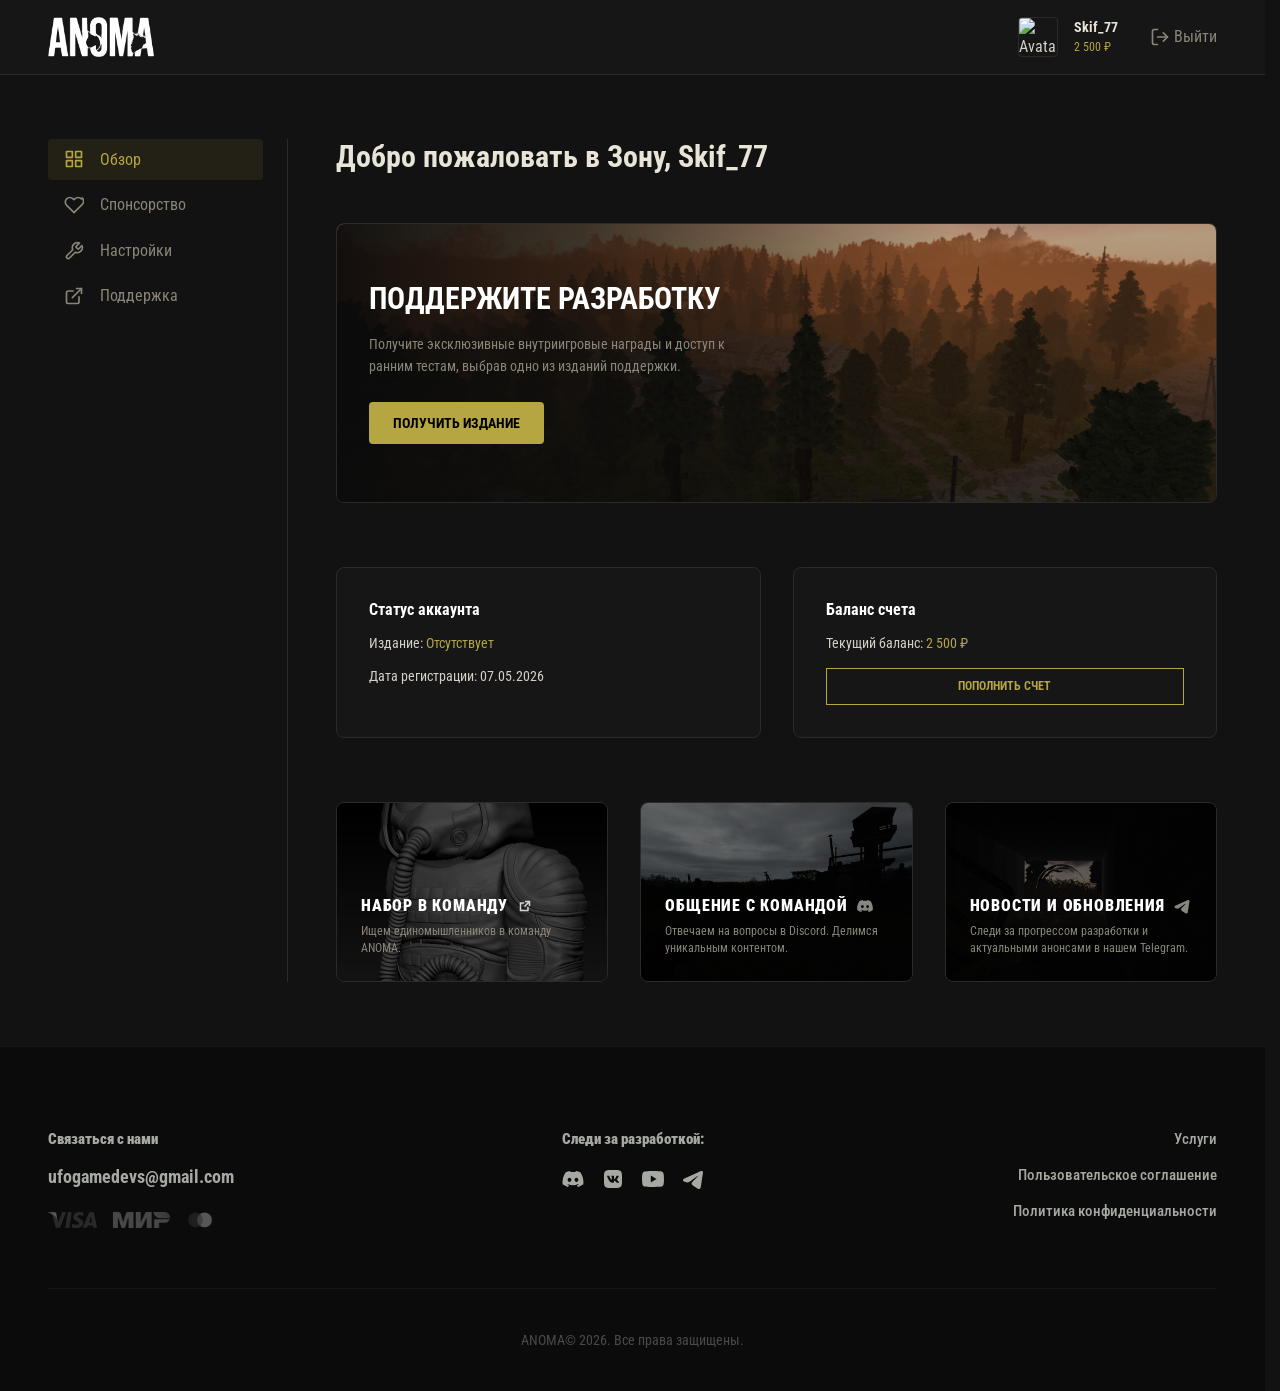
==== commit e112f0af: "final" ====
--- a/account.html
+++ b/account.html
@@ -41,7 +41,12 @@
           </div>
         </div>
         <button class="account-logout" title="Выйти">
-          <svg width="20" height="20" viewBox="0 0 24 24" fill="none" stroke="currentColor" stroke-width="2" stroke-linecap="round" stroke-linejoin="round"><path d="M9 21H5a2 2 0 0 1-2-2V5a2 2 0 0 1 2-2h4"/><polyline points="16 17 21 12 16 7"/><line x1="21" y1="12" x2="9" y2="12"/></svg>
+          <svg width="20" height="20" viewBox="0 0 24 24" fill="none" stroke="currentColor" stroke-width="2"
+            stroke-linecap="round" stroke-linejoin="round">
+            <path d="M9 21H5a2 2 0 0 1-2-2V5a2 2 0 0 1 2-2h4" />
+            <polyline points="16 17 21 12 16 7" />
+            <line x1="21" y1="12" x2="9" y2="12" />
+          </svg>
           <span class="account-logout__text">Выйти</span>
         </button>
       </div>
@@ -53,15 +58,38 @@
     <aside class="account-sidebar">
       <nav class="account-nav">
         <a href="#" class="account-nav__link is-active">
-          <svg width="20" height="20" viewBox="0 0 24 24" fill="none" stroke="currentColor" stroke-width="2" stroke-linecap="round" stroke-linejoin="round"><rect x="3" y="3" width="7" height="7"/><rect x="14" y="3" width="7" height="7"/><rect x="14" y="14" width="7" height="7"/><rect x="3" y="14" width="7" height="7"/></svg>
+          <svg width="20" height="20" viewBox="0 0 24 24" fill="none" stroke="currentColor" stroke-width="2"
+            stroke-linecap="round" stroke-linejoin="round">
+            <rect x="3" y="3" width="7" height="7" />
+            <rect x="14" y="3" width="7" height="7" />
+            <rect x="14" y="14" width="7" height="7" />
+            <rect x="3" y="14" width="7" height="7" />
+          </svg>
           <span>Обзор</span>
         </a>
         <a href="#" class="account-nav__link">
-          <svg width="20" height="20" viewBox="0 0 24 24" fill="none" stroke="currentColor" stroke-width="2" stroke-linecap="round" stroke-linejoin="round"><path d="M14.7 6.3a1 1 0 0 0 0 1.4l1.6 1.6a1 1 0 0 0 1.4 0l3.77-3.77a6 6 0 0 1-7.94 7.94l-6.91 6.91a2.12 2.12 0 0 1-3-3l6.91-6.91a6 6 0 0 1 7.94-7.94l-3.76 3.76z"/></svg>
+          <svg width="20" height="20" viewBox="0 0 24 24" fill="none" stroke="currentColor" stroke-width="2"
+            stroke-linecap="round" stroke-linejoin="round">
+            <path
+              d="M20.84 4.61a5.5 5.5 0 0 0-7.78 0L12 5.67l-1.06-1.06a5.5 5.5 0 0 0-7.78 7.78l1.06 1.06L12 21.23l8.82-8.82 1.06-1.06a5.5 5.5 0 0 0 0-7.78z" />
+          </svg>
+          <span>Спонсорство</span>
+        </a>
+        <a href="#" class="account-nav__link">
+          <svg width="20" height="20" viewBox="0 0 24 24" fill="none" stroke="currentColor" stroke-width="2"
+            stroke-linecap="round" stroke-linejoin="round">
+            <path
+              d="M14.7 6.3a1 1 0 0 0 0 1.4l1.6 1.6a1 1 0 0 0 1.4 0l3.77-3.77a6 6 0 0 1-7.94 7.94l-6.91 6.91a2.12 2.12 0 0 1-3-3l6.91-6.91a6 6 0 0 1 7.94-7.94l-3.76 3.76z" />
+          </svg>
           <span>Настройки</span>
         </a>
         <a href="https://vk.me/anoma_ufo" target="_blank" rel="noopener" class="account-nav__link">
-          <svg width="20" height="20" viewBox="0 0 24 24" fill="none" stroke="currentColor" stroke-width="2" stroke-linecap="round" stroke-linejoin="round"><path d="M18 13v6a2 2 0 0 1-2 2H5a2 2 0 0 1-2-2V8a2 2 0 0 1 2-2h6"/><polyline points="15 3 21 3 21 9"/><line x1="10" y1="14" x2="21" y2="3"/></svg>
+          <svg width="20" height="20" viewBox="0 0 24 24" fill="none" stroke="currentColor" stroke-width="2"
+            stroke-linecap="round" stroke-linejoin="round">
+            <path d="M18 13v6a2 2 0 0 1-2 2H5a2 2 0 0 1-2-2V8a2 2 0 0 1 2-2h6" />
+            <polyline points="15 3 21 3 21 9" />
+            <line x1="10" y1="14" x2="21" y2="3" />
+          </svg>
           <span>Поддержка</span>
         </a>
       </nav>
@@ -71,13 +99,15 @@
     <main class="account-main">
       <div class="account-content">
         <h1 class="account-title" id="accountPageTitle">Добро пожаловать в Зону, Skif_77</h1>
-        
+
         <div id="overviewSection">
-          <div class="account-banner">
+          <div class="account-banner" style="margin-bottom: var(--space-3xl);">
             <div class="account-banner__content">
               <h2 class="account-banner__title">ПОДДЕРЖИТЕ РАЗРАБОТКУ</h2>
-              <p class="account-banner__desc">Получите эксклюзивные внутриигровые награды и доступ к ранним тестам, выбрав одно из изданий поддержки.</p>
-              <button class="account-banner__btn" id="btnOpenEditionsBanner" data-open-tier="standard">ПОЛУЧИТЬ ИЗДАНИЕ</button>
+              <p class="account-banner__desc">Получите эксклюзивные внутриигровые награды и доступ к ранним тестам,
+                выбрав одно из изданий поддержки.</p>
+              <button class="account-banner__btn" id="btnOpenEditionsBanner" data-open-tier="standard">ПОЛУЧИТЬ
+                ИЗДАНИЕ</button>
             </div>
             <div class="account-banner__image">
               <img src="./assets/img/screenshot2.png" alt="Editions background">
@@ -103,7 +133,8 @@
           </div>
 
           <div class="account-tiles">
-            <a href="https://docs.google.com/forms/d/e/1FAIpQLScsadZz_5GCUrAZubNEpT86fGNEL5uBbUMrf_bMq-caXoN56w/viewform" target="_blank" rel="noopener" class="account-tile">
+            <a href="https://docs.google.com/forms/d/e/1FAIpQLScsadZz_5GCUrAZubNEpT86fGNEL5uBbUMrf_bMq-caXoN56w/viewform"
+              target="_blank" rel="noopener" class="account-tile">
               <img src="./assets/img/image-1.png" alt="" class="account-tile__bg">
               <div class="account-tile__content">
                 <div class="account-tile__title-wrap">
@@ -118,10 +149,10 @@
               <img src="./assets/img/image-2.png" alt="" class="account-tile__bg">
               <div class="account-tile__content">
                 <div class="account-tile__title-wrap">
-                  <h3 class="account-tile__title">Общение с разработчиками</h3>
+                  <h3 class="account-tile__title">Общение с командой</h3>
                   <img src="./assets/img/discord.svg" alt="" class="account-tile__icon">
                 </div>
-                <p class="account-tile__desc">Отвечаем на вопросы в Discord.</p>
+                <p class="account-tile__desc">Отвечаем на вопросы в Discord. Делимся уникальным контентом.</p>
               </div>
             </a>
 
@@ -132,11 +163,59 @@
                   <h3 class="account-tile__title">Новости и обновления</h3>
                   <img src="./assets/img/telegram.svg" alt="" class="account-tile__icon">
                 </div>
-                <p class="account-tile__desc">Следи за прогрессом разработки и актуальными анонсами в нашем Telegram.</p>
+                <p class="account-tile__desc">Следи за прогрессом разработки и актуальными анонсами в нашем Telegram.
+                </p>
               </div>
             </a>
           </div>
         </div>
+
+        <!-- Sponsorship Section -->
+        <div id="sponsorshipSection" style="display: none;">
+          <div class="sponsorship-list" style="display: flex; flex-direction: column; gap: 32px;">
+            
+            <!-- Skin -->
+            <div class="account-banner">
+              <div class="account-banner__content">
+                <h2 class="account-banner__title">УНИКАЛЬНЫЙ СКИН</h2>
+                <p class="account-banner__desc">Получите индивидуальный внешний вид головы персонажа с уникальными чертами, шрамами, маской и другими деталями по вашему образу.</p>
+                <button class="account-banner__btn">ПОЛУЧИТЬ</button>
+              </div>
+              <div class="account-banner__image">
+                <img src="./assets/img/hero-image.png" alt="Unique Skin">
+              </div>
+            </div>
+
+            <!-- Easter Egg -->
+            <div class="account-banner">
+              <div class="account-banner__content">
+                <h2 class="account-banner__title">ПАСХАЛКА В ИГРЕ</h2>
+                <p class="account-banner__desc">Оставьте свой след в мире игры — мы можем реализовать для вас уникальную пасхалку в формате надписи, декали или небольшой визуальной отсылки.</p>
+                <button class="account-banner__btn">ПОЛУЧИТЬ</button>
+              </div>
+              <div class="account-banner__image">
+                <img src="./assets/img/hero-image.png" alt="Easter Egg">
+              </div>
+            </div>
+
+            <!-- NPC -->
+            <div class="account-banner">
+              <div class="account-banner__content">
+                <h2 class="account-banner__title">ИМЕННОЙ NPC</h2>
+                <p class="account-banner__desc">Закажите собственного лорного персонажа, который появится в игре у костра или в мире Зоны под согласованным именем.</p>
+                <button class="account-banner__btn">ПОЛУЧИТЬ</button>
+              </div>
+              <div class="account-banner__image">
+                <img src="./assets/img/hero-image.png" alt="Named NPC">
+              </div>
+            </div>
+
+          </div>
+        </div>
+
+
+
+
         <!-- Settings Section (Hidden by default) -->
         <div class="account-settings" id="settingsSection" style="display: none;">
           <div class="account-grid">
@@ -144,14 +223,15 @@
             <div class="account-card">
               <h3 class="account-card__title">Смена электронной почты</h3>
               <div class="account-card__content">
-                <form class="settings-form" id="emailChangeForm">
+                <form class="settings-form" id="emailChangeForm" novalidate>
                   <div class="settings-form__group">
                     <label class="settings-form__label">Текущая почта</label>
                     <input type="email" class="settings-input" value="skif_77@gmail.com" readonly>
                   </div>
                   <div class="settings-form__group">
                     <label class="settings-form__label">Новая почта</label>
-                    <input type="email" class="settings-input" placeholder="Введите новый адрес" required>
+                    <input type="email" id="newEmail" class="settings-input" placeholder="Введите новый адрес" required>
+                    <div class="error-message" id="newEmailError"></div>
                   </div>
                   <button type="submit" class="account-card__btn-action">ПОДТВЕРДИТЬ</button>
                 </form>
@@ -162,18 +242,21 @@
             <div class="account-card">
               <h3 class="account-card__title">Управление паролем</h3>
               <div class="account-card__content">
-                <form class="settings-form" id="passwordChangeForm">
+                <form class="settings-form" id="passwordChangeForm" novalidate>
                   <div class="settings-form__group">
                     <label class="settings-form__label">Текущий пароль</label>
-                    <input type="password" class="settings-input" placeholder="••••••••" required>
+                    <input type="password" id="currentPassword" class="settings-input" placeholder="••••••••" required>
+                    <div class="error-message" id="currentPasswordError"></div>
                   </div>
                   <div class="settings-form__group">
                     <label class="settings-form__label">Новый пароль</label>
-                    <input type="password" class="settings-input" placeholder="Введите новый пароль" required>
+                    <input type="password" id="newPassword" class="settings-input" placeholder="Введите новый пароль" required minlength="8">
+                    <div class="error-message" id="newPasswordError"></div>
                   </div>
                   <div class="settings-form__group">
                     <label class="settings-form__label">Повторите новый пароль</label>
-                    <input type="password" class="settings-input" placeholder="Повторите новый пароль" required>
+                    <input type="password" id="confirmPassword" class="settings-input" placeholder="Повторите новый пароль" required minlength="8">
+                    <div class="error-message" id="confirmPasswordError"></div>
                   </div>
                   <button type="submit" class="account-card__btn-action">ПОДТВЕРДИТЬ</button>
                 </form>
@@ -191,11 +274,14 @@
     <div class="topup-modal__content">
       <button class="topup-modal__close" aria-label="Закрыть">&times;</button>
       <h2 class="topup-modal__title">КОД БЕЗОПАСНОСТИ</h2>
-      <p class="topup-modal__desc" style="text-align: center; margin-bottom: 20px; font-size: 13px; color: var(--clr-text-muted);">Мы отправили код подтверждения на вашу новую почту. Введите его ниже:</p>
-      
+      <p class="topup-modal__desc"
+        style="text-align: center; margin-bottom: 20px; font-size: 13px; color: var(--clr-text-muted);">Мы отправили код
+        подтверждения на вашу новую почту. Введите его ниже:</p>
+
       <form class="topup-form" id="securityCodeForm">
         <div class="topup-form__group">
-          <input type="text" class="topup-input" placeholder="000000" maxlength="6" style="text-align: center; letter-spacing: 0.5em;">
+          <input type="text" class="topup-input" placeholder="000000" maxlength="6"
+            style="text-align: center; letter-spacing: 0.5em;">
         </div>
         <button type="submit" class="topup-submit-btn">ПОДТВЕРДИТЬ СМЕНУ</button>
       </form>
@@ -203,7 +289,7 @@
   </div>
 
   <!-- Notification Toast -->
-  <div class="notification-container" id="notificationContainer"></div>
+
 
   <footer class="footer" id="footer">
     <div class="container footer__inner">
@@ -242,8 +328,10 @@
 
         <div class="footer__legal">
           <a href="./assets/docs/ANOMA_Услуги.pdf" target="_blank" class="footer__link">Услуги</a>
-          <a href="./assets/docs/ANOMA_Пользовательское%20соглашение.pdf" target="_blank" class="footer__link">Пользовательское соглашение</a>
-          <a href="./assets/docs/ANOMA_Политика%20конфиденциальности.pdf" target="_blank" class="footer__link">Политика конфиденциальности</a>
+          <a href="./assets/docs/ANOMA_Пользовательское%20соглашение.pdf" target="_blank"
+            class="footer__link">Пользовательское соглашение</a>
+          <a href="./assets/docs/ANOMA_Политика%20конфиденциальности.pdf" target="_blank" class="footer__link">Политика
+            конфиденциальности</a>
         </div>
       </div>
 
@@ -272,49 +360,62 @@
             <img src="./assets/img/edition3.png" alt="Edition Cover" class="editions-gallery__img">
           </div>
           <!-- Grid items with real feature images -->
-          <div class="editions-gallery__item" data-tier="standard"><img src="./assets/img/editions/early-pass.png" alt="Participation in early access">
-            <div class="editions-gallery__bar"></div>
-          </div>
-          <div class="editions-gallery__item" data-tier="standard"><img src="./assets/img/editions/discord-role.png" alt="Exclusive Discord role">
-            <div class="editions-gallery__bar"></div>
-          </div>
-          <div class="editions-gallery__item" data-tier="standard"><img src="./assets/img/editions/donation-balance.png" alt="Donation balance">
-            <div class="editions-gallery__bar"></div>
-          </div>
-
-          <div class="editions-gallery__item" data-tier="deluxe"><img src="./assets/img/editions/bladed-weapons.png" alt="Exclusive cold weapon">
-            <div class="editions-gallery__bar"></div>
-          </div>
-          <div class="editions-gallery__item" data-tier="deluxe"><img src="./assets/img/editions/bolt.png" alt="Anomaly detection item">
-            <div class="editions-gallery__bar"></div>
-          </div>
-          <div class="editions-gallery__item" data-tier="deluxe"><img src="./assets/img/editions/menu-background.png" alt="Main menu background">
-            <div class="editions-gallery__bar"></div>
-          </div>
-          <div class="editions-gallery__item" data-tier="deluxe"><img src="./assets/img/editions/death-backpack.png" alt="Special backpack model">
-            <div class="editions-gallery__bar"></div>
-          </div>
-
-          <div class="editions-gallery__item" data-tier="ultimate"><img src="./assets/img/editions/artifact.png" alt="Exclusive collector's artifact">
-            <div class="editions-gallery__bar"></div>
-          </div>
-          <div class="editions-gallery__item" data-tier="ultimate"><img src="./assets/img/editions/coordinates-cache.png" alt="Coordinates of hidden cache">
-            <div class="editions-gallery__bar"></div>
-          </div>
-          <div class="editions-gallery__item" data-tier="ultimate"><img src="./assets/img/editions/titul-nickname.png" alt="Exclusive title">
-            <div class="editions-gallery__bar"></div>
-          </div>
-          <div class="editions-gallery__item" data-tier="ultimate"><img src="./assets/img/editions/update-testing.png" alt="Access to future update testing">
-            <div class="editions-gallery__bar"></div>
-          </div>
-          <div class="editions-gallery__item" data-tier="ultimate"><img src="./assets/img/editions/gift-edition.png" alt="Gift Perimeter edition for a friend">
+          <div class="editions-gallery__item" data-tier="standard"><img src="./assets/img/editions/early-pass.png"
+              alt="Participation in early access">
+            <div class="editions-gallery__bar"></div>
+          </div>
+          <div class="editions-gallery__item" data-tier="standard"><img src="./assets/img/editions/discord-role.png"
+              alt="Exclusive Discord role">
+            <div class="editions-gallery__bar"></div>
+          </div>
+          <div class="editions-gallery__item" data-tier="standard"><img src="./assets/img/editions/donation-balance.png"
+              alt="Donation balance">
+            <div class="editions-gallery__bar"></div>
+          </div>
+
+          <div class="editions-gallery__item" data-tier="deluxe"><img src="./assets/img/editions/bladed-weapons.png"
+              alt="Exclusive cold weapon">
+            <div class="editions-gallery__bar"></div>
+          </div>
+          <div class="editions-gallery__item" data-tier="deluxe"><img src="./assets/img/editions/bolt.png"
+              alt="Anomaly detection item">
+            <div class="editions-gallery__bar"></div>
+          </div>
+          <div class="editions-gallery__item" data-tier="deluxe"><img src="./assets/img/editions/menu-background.png"
+              alt="Main menu background">
+            <div class="editions-gallery__bar"></div>
+          </div>
+          <div class="editions-gallery__item" data-tier="deluxe"><img src="./assets/img/editions/death-backpack.png"
+              alt="Special backpack model">
+            <div class="editions-gallery__bar"></div>
+          </div>
+
+          <div class="editions-gallery__item" data-tier="ultimate"><img src="./assets/img/editions/artifact.png"
+              alt="Exclusive collector's artifact">
+            <div class="editions-gallery__bar"></div>
+          </div>
+          <div class="editions-gallery__item" data-tier="ultimate"><img
+              src="./assets/img/editions/coordinates-cache.png" alt="Coordinates of hidden cache">
+            <div class="editions-gallery__bar"></div>
+          </div>
+          <div class="editions-gallery__item" data-tier="ultimate"><img src="./assets/img/editions/titul-nickname.png"
+              alt="Exclusive title">
+            <div class="editions-gallery__bar"></div>
+          </div>
+          <div class="editions-gallery__item" data-tier="ultimate"><img src="./assets/img/editions/update-testing.png"
+              alt="Access to future update testing">
+            <div class="editions-gallery__bar"></div>
+          </div>
+          <div class="editions-gallery__item" data-tier="ultimate"><img src="./assets/img/editions/gift-edition.png"
+              alt="Gift Perimeter edition for a friend">
             <div class="editions-gallery__bar"></div>
           </div>
         </div>
 
         <div class="editions-modal__info">
           <p class="editions-modal__desc" id="editionsDesc">
-            Максимальное издание раннего доступа с полным набором эксклюзивных наград, доступом к тестированию обновлений и изданием «Периметр» для друга.
+            Максимальное издание раннего доступа с полным набором эксклюзивных наград, доступом к тестированию
+            обновлений и изданием «Периметр» для друга.
           </p>
 
           <div class="editions-modal__purchase">
@@ -334,22 +435,48 @@
             <ul class="editions-modal__features-list">
               <li class="editions-modal__feature" data-tier="standard">Участие в раннем доступе игры</li>
               <li class="editions-modal__feature" data-tier="standard">Эксклюзивная роль в Discord</li>
-              <li class="editions-modal__feature" data-tier="standard" id="editionsCashback">350 ₽ от стоимости начисляются на донатный счет</li>
-
-              <li class="editions-modal__feature" data-tier="deluxe"><span class="editions-modal__feature-bullet"></span>Эксклюзивное холодное оружие</li>
-              <li class="editions-modal__feature" data-tier="deluxe"><span class="editions-modal__feature-bullet"></span>Особый предмет для проверки аномалий вместо болта</li>
-              <li class="editions-modal__feature" data-tier="deluxe"><span class="editions-modal__feature-bullet"></span>Эксклюзивный фон главного меню</li>
-              <li class="editions-modal__feature" data-tier="deluxe"><span class="editions-modal__feature-bullet"></span>Особая модель рюкзака после смерти персонажа</li>
-
-              <li class="editions-modal__feature" data-tier="ultimate"><span class="editions-modal__feature-bullet"></span>Эксклюзивный коллекционный артефакт</li>
-              <li class="editions-modal__feature" data-tier="ultimate"><span class="editions-modal__feature-bullet"></span>Координаты закрытого тайника с неизвестным содержимым</li>
-              <li class="editions-modal__feature" data-tier="ultimate"><span class="editions-modal__feature-bullet"></span>Эксклюзивный титул рядом с ником в безопасных зонах</li>
-              <li class="editions-modal__feature" data-tier="ultimate"><span class="editions-modal__feature-bullet"></span>Доступ к тестированию будущих обновлений игры</li>
+              <li class="editions-modal__feature" data-tier="standard" id="editionsCashback">
+                <span id="editionsCashbackText">350 ₽ от стоимости начисляются на донатный счет</span>
+                <span class="editions-modal__help"
+                  data-tooltip="Полноценная внутриигровая донатная валюта, которую можно будет потратить на доступную монетизацию внутри проекта">
+                  <svg width="14" height="14" viewBox="0 0 24 24" fill="none" stroke="currentColor" stroke-width="2"
+                    stroke-linecap="round" stroke-linejoin="round" class="editions-modal__help-icon">
+                    <circle cx="12" cy="12" r="10" />
+                    <path d="M9.09 9a3 3 0 0 1 5.83 1c0 2-3 3-3 3" />
+                    <line x1="12" y1="17" x2="12.01" y2="17" />
+                  </svg>
+                </span>
+              </li>
+
+              <li class="editions-modal__feature" data-tier="deluxe"><span
+                  class="editions-modal__feature-bullet"></span>Эксклюзивное холодное оружие</li>
+              <li class="editions-modal__feature" data-tier="deluxe"><span
+                  class="editions-modal__feature-bullet"></span>Особый предмет для проверки аномалий вместо болта</li>
+              <li class="editions-modal__feature" data-tier="deluxe"><span
+                  class="editions-modal__feature-bullet"></span>Эксклюзивный фон главного меню</li>
+              <li class="editions-modal__feature" data-tier="deluxe"><span
+                  class="editions-modal__feature-bullet"></span>Особая модель рюкзака после смерти персонажа</li>
+
+              <li class="editions-modal__feature" data-tier="ultimate"><span
+                  class="editions-modal__feature-bullet"></span>Эксклюзивный коллекционный артефакт</li>
+              <li class="editions-modal__feature" data-tier="ultimate"><span
+                  class="editions-modal__feature-bullet"></span>Координаты закрытого тайника с неизвестным содержимым
+              </li>
+              <li class="editions-modal__feature" data-tier="ultimate"><span
+                  class="editions-modal__feature-bullet"></span>Эксклюзивный титул рядом с ником в безопасных зонах</li>
+              <li class="editions-modal__feature" data-tier="ultimate"><span
+                  class="editions-modal__feature-bullet"></span>Доступ к тестированию будущих обновлений игры</li>
               <li class="editions-modal__feature" data-tier="ultimate">
                 <span class="editions-modal__feature-bullet"></span>
                 Подарочное издание «Периметр» для друга
-                <span class="editions-modal__help" data-tooltip="Подарочное издание «Периметр» для друга не начисляет сумму покупки на донатный счет">
-                  <svg width="14" height="14" viewBox="0 0 24 24" fill="none" stroke="currentColor" stroke-width="2" stroke-linecap="round" stroke-linejoin="round" class="editions-modal__help-icon"><circle cx="12" cy="12" r="10"/><path d="M9.09 9a3 3 0 0 1 5.83 1c0 2-3 3-3 3"/><line x1="12" y1="17" x2="12.01" y2="17"/></svg>
+                <span class="editions-modal__help"
+                  data-tooltip="Подарочное издание «Периметр» для друга не начисляет сумму покупки на донатный счет">
+                  <svg width="14" height="14" viewBox="0 0 24 24" fill="none" stroke="currentColor" stroke-width="2"
+                    stroke-linecap="round" stroke-linejoin="round" class="editions-modal__help-icon">
+                    <circle cx="12" cy="12" r="10" />
+                    <path d="M9.09 9a3 3 0 0 1 5.83 1c0 2-3 3-3 3" />
+                    <line x1="12" y1="17" x2="12.01" y2="17" />
+                  </svg>
                 </span>
               </li>
             </ul>
@@ -365,14 +492,17 @@
     <div class="topup-modal__content">
       <button class="topup-modal__close" aria-label="Закрыть">&times;</button>
       <h2 class="topup-modal__title">ПОПОЛНЕНИЕ СЧЕТА</h2>
-      
+
       <form class="topup-form" id="topupForm">
         <div class="topup-form__group">
           <label class="topup-form__label">Способ оплаты</label>
           <div class="topup-dropdown" id="paymentDropdown">
             <div class="topup-dropdown__selected">
               <span>Система быстрых платежей (СБП)</span>
-              <svg width="12" height="12" viewBox="0 0 24 24" fill="none" stroke="currentColor" stroke-width="3" stroke-linecap="round" stroke-linejoin="round"><polyline points="6 9 12 15 18 9"/></svg>
+              <svg width="12" height="12" viewBox="0 0 24 24" fill="none" stroke="currentColor" stroke-width="3"
+                stroke-linecap="round" stroke-linejoin="round">
+                <polyline points="6 9 12 15 18 9" />
+              </svg>
             </div>
             <div class="topup-dropdown__list">
               <div class="topup-dropdown__item is-active" data-value="sbp">Система быстрых платежей (СБП)</div>
@@ -400,8 +530,177 @@
     </div>
   </div>
 
+  <!-- Logout Modal -->
+  <div class="topup-modal" id="logoutModal" role="dialog" aria-modal="true" aria-hidden="true">
+    <div class="topup-modal__overlay"></div>
+    <div class="topup-modal__content" style="max-width: 440px; text-align: center; padding: 40px 30px;">
+      <button class="topup-modal__close" aria-label="Закрыть">&times;</button>
+      <h2 class="topup-modal__title" style="margin-bottom: 12px;">ВЫХОД ИЗ АККАУНТА</h2>
+      <p style="font-size: 15px; color: var(--clr-text-muted); margin-bottom: 32px;">
+        Вы уверены, что хотите выйти из своего аккаунта?
+      </p>
+
+      <div style="display: flex; gap: 12px; justify-content: center;">
+        <button class="account-banner__btn" id="confirmLogout"
+          style="background: #c44b3f; min-width: 140px; padding: 10px 24px;">ВЫЙТИ</button>
+        <button class="account-banner__btn" id="cancelLogout"
+          style="background: transparent; border: 1px solid var(--clr-border); color: #fff; min-width: 140px; padding: 10px 24px;">ОСТАТЬСЯ</button>
+      </div>
+    </div>
+  </div>
+
+
+  <!-- Easter Egg Modal -->
+  <div class="topup-modal" id="easterEggModal" role="dialog" aria-modal="true" aria-hidden="true">
+    <div class="topup-modal__overlay"></div>
+    <div class="topup-modal__content sponsorship-modal">
+      <button class="topup-modal__close" aria-label="Закрыть">&times;</button>
+      
+      <div class="sponsorship-modal__header">
+        <h2 class="topup-modal__title" style="text-align: left; margin-bottom: 8px;">ПАСХАЛКА В ИГРЕ</h2>
+        <p class="sponsorship-modal__intro">
+          Оставьте свой след в мире игры — мы можем реализовать для вас уникальную пасхалку в формате надписи, декали или небольшой визуальной отсылки в мире проекта.
+        </p>
+      </div>
+
+      <div class="sponsorship-modal__body">
+        <div class="sponsorship-modal__grid">
+          <div class="sponsorship-modal__info">
+            <div class="sponsorship-info-section">
+              <h3 class="sponsorship-info-title">КАК ЭТО МОЖЕТ ВЫГЛЯДЕТЬ</h3>
+              <p class="sponsorship-info-text">Надпись на объекте, декаль в окружении, знак, отметка или небольшая визуальная отсылка, аккуратно встроенная в одну из локаций.</p>
+            </div>
+            
+            <div class="sponsorship-info-section">
+              <h3 class="sponsorship-info-title">УСЛОВИЯ РЕАЛИЗАЦИИ</h3>
+              <p class="sponsorship-info-text">Каждая идея проходит согласование с нашей стороны и должна соответствовать правилам проекта, сеттингу и цензуре. При необходимости мы можем предложить правки или отказать в реализации.</p>
+            </div>
+
+            <div class="sponsorship-info-section">
+              <h3 class="sponsorship-info-title">КАК ПРОХОДИТ РЕАЛИЗАЦИЯ</h3>
+              <p class="sponsorship-info-text">Вы отправляете нам идею, мы обсуждаем формат и после согласования вручную интегрируем пасхалку в игру.</p>
+            </div>
+          </div>
+
+          <div class="sponsorship-modal__gallery">
+            <div class="sponsorship-gallery-grid sponsorship-gallery-grid--single">
+              <div class="sponsorship-gallery-item"><img src="./assets/img/screenshot2.png" alt="Example"></div>
+            </div>
+          </div>
+
+
+        </div>
+      </div>
+
+      <div class="sponsorship-modal__footer">
+        <div class="sponsorship-modal__price">До 2000 ₽</div>
+        <a href="https://vk.me/anoma_ufo" target="_blank" rel="noopener" class="topup-submit-btn sponsorship-modal__btn" id="btnDiscussEasterEgg" style="text-decoration: none; display: flex; align-items: center; justify-content: center;">ОБСУДИТЬ РЕАЛИЗАЦИЮ</a>
+      </div>
+
+
+    </div>
+  </div>
+
+  <!-- Named NPC Modal -->
+  <div class="topup-modal" id="npcModal" role="dialog" aria-modal="true" aria-hidden="true">
+    <div class="topup-modal__overlay"></div>
+    <div class="topup-modal__content sponsorship-modal">
+      <button class="topup-modal__close" aria-label="Закрыть">&times;</button>
+      
+      <div class="sponsorship-modal__header">
+        <h2 class="topup-modal__title" style="text-align: left; margin-bottom: 8px;">ИМЕННОЙ NPC</h2>
+        <p class="sponsorship-modal__intro">
+          Закажите собственного лорного персонажа, который появится в игре у костра или в мире Зоны под согласованным именем.
+        </p>
+      </div>
+
+      <div class="sponsorship-modal__body">
+        <div class="sponsorship-modal__grid">
+          <div class="sponsorship-modal__info">
+            <div class="sponsorship-info-section">
+              <h3 class="sponsorship-info-title">КАК ЭТО МОЖЕТ ВЫГЛЯДЕТЬ</h3>
+              <p class="sponsorship-info-text">NPC у костра, персонаж в одной из локаций, бродящий сталкер или лорная фигура с персональной отсылкой, аккуратно встроенная в мир игры.</p>
+            </div>
+            
+            <div class="sponsorship-info-section">
+              <h3 class="sponsorship-info-title">УСЛОВИЯ РЕАЛИЗАЦИИ</h3>
+              <p class="sponsorship-info-text">Имя, образ и подача персонажа проходят согласование с нашей стороны и должны соответствовать правилам проекта, сеттингу и цензуре. При необходимости мы можем предложить правки или отказать в реализации.</p>
+            </div>
+
+            <div class="sponsorship-info-section">
+              <h3 class="sponsorship-info-title">КАК ПРОХОДИТ РЕАЛИЗАЦИЯ</h3>
+              <p class="sponsorship-info-text">Вы отправляете нам идею персонажа, мы обсуждаем его формат и после согласования вручную интегрируем NPC в игру.</p>
+            </div>
+          </div>
+
+          <div class="sponsorship-modal__gallery">
+            <div class="sponsorship-gallery-grid sponsorship-gallery-grid--single">
+              <div class="sponsorship-gallery-item"><img src="./assets/img/screenshot1.png" alt="Example"></div>
+            </div>
+          </div>
+        </div>
+      </div>
+
+      <div class="sponsorship-modal__footer">
+        <div class="sponsorship-modal__price">До 3000 ₽</div>
+        <a href="https://vk.me/anoma_ufo" target="_blank" rel="noopener" class="topup-submit-btn sponsorship-modal__btn" id="btnDiscussNPC" style="text-decoration: none; display: flex; align-items: center; justify-content: center;">ОБСУДИТЬ РЕАЛИЗАЦИЮ</a>
+      </div>
+    </div>
+  </div>
+
+  <!-- Unique Skin Modal -->
+  <div class="topup-modal" id="skinModal" role="dialog" aria-modal="true" aria-hidden="true">
+    <div class="topup-modal__overlay"></div>
+    <div class="topup-modal__content sponsorship-modal">
+      <button class="topup-modal__close" aria-label="Закрыть">&times;</button>
+      
+      <div class="sponsorship-modal__header">
+        <h2 class="topup-modal__title" style="text-align: left; margin-bottom: 8px;">УНИКАЛЬНЫЙ СКИН</h2>
+        <p class="sponsorship-modal__intro">
+          Получите индивидуальный внешний вид головы персонажа с уникальными чертами, шрамами, маской и другими деталями по вашему образу.
+        </p>
+      </div>
+
+      <div class="sponsorship-modal__body">
+        <div class="sponsorship-modal__grid">
+          <div class="sponsorship-modal__info">
+            <div class="sponsorship-info-section">
+              <h3 class="sponsorship-info-title">КАК ЭТО МОЖЕТ ВЫГЛЯДЕТЬ</h3>
+              <p class="sponsorship-info-text">Уникальное лицо, отдельные черты внешности, шрамы, татуировки, маска и другие допустимые детали, аккуратно встроенная в стилистику проекта.</p>
+            </div>
+            
+            <div class="sponsorship-info-section">
+              <h3 class="sponsorship-info-title">УСЛОВИЯ РЕАЛИЗАЦИИ</h3>
+              <p class="sponsorship-info-text">Финальный вариант проходит согласование с нашей стороны и должен соответствовать правилам проекта, сеттингу и цензуре. При необходимости мы можем предложить правки или отказать в реализации.</p>
+            </div>
+
+            <div class="sponsorship-info-section">
+              <h3 class="sponsorship-info-title">КАК ПРОХОДИТ РЕАЛИЗАЦИЯ</h3>
+              <p class="sponsorship-info-text">Вы отправляете нам идею и референсы, мы обсуждаем детали и после согласования вручную создаем внешний вид персонажа.</p>
+            </div>
+          </div>
+
+          <div class="sponsorship-modal__gallery">
+            <div class="sponsorship-gallery-grid sponsorship-gallery-grid--single">
+              <div class="sponsorship-gallery-item"><img src="./assets/img/hero-image.png" alt="Example"></div>
+            </div>
+          </div>
+        </div>
+      </div>
+
+      <div class="sponsorship-modal__footer">
+        <div class="sponsorship-modal__price">До 5000 ₽</div>
+        <a href="https://vk.me/anoma_ufo" target="_blank" rel="noopener" class="topup-submit-btn sponsorship-modal__btn" id="btnDiscussSkin" style="text-decoration: none; display: flex; align-items: center; justify-content: center;">ОБСУДИТЬ РЕАЛИЗАЦИЮ</a>
+      </div>
+    </div>
+  </div>
+
+  <div class="notification-container" id="notificationContainer"></div>
+
+
+
   <script src="./assets/js/main.js"></script>
   <script src="./assets/js/account.js"></script>
 </body>
 
-</html>
+</html>
--- a/assets/css/account.css
+++ b/assets/css/account.css
@@ -123,7 +123,8 @@
   background-color: #0b0b0b;
   border-radius: var(--radius-md);
   overflow: hidden;
-  margin-bottom: var(--space-3xl);
+  margin-bottom: 0;
+  /* Убираем фиксированный отступ */
   min-height: 280px;
   display: flex;
   border: 1px solid var(--clr-border);
@@ -174,6 +175,11 @@
   box-shadow: 0 5px 15px rgba(181, 166, 66, 0.3);
 }
 
+#logoutModal .account-banner__btn:hover {
+  box-shadow: none;
+}
+
+
 .account-banner__image {
   position: absolute;
   top: 0;
@@ -247,6 +253,11 @@
   margin-top: var(--space-3xl);
 }
 
+#sponsorshipSection .account-tiles {
+  margin-top: 0;
+}
+
+
 .account-tile {
   position: relative;
   height: 180px;
@@ -261,6 +272,12 @@
   transition: border-color var(--transition-base);
 }
 
+.account-tile--tall {
+  height: 480px;
+  /* Было 180px, увеличиваем в 2.6 раза для атмосферности, как просили */
+}
+
+
 .account-tile:hover {
   border-color: var(--clr-accent);
 }
@@ -290,7 +307,7 @@
   display: flex;
   align-items: center;
   gap: var(--space-sm);
-  margin-bottom: var(--space-xs);
+  margin-bottom: var(--space-sm);
 }
 
 .account-tile__title {
@@ -321,23 +338,57 @@
 @media (max-width: 992px) {
   .account-layout {
     grid-template-columns: 1fr;
+    gap: var(--space-xl);
+    padding-inline: var(--container-padding);
+    /* Синхронизация с шапкой */
   }
 
   .account-sidebar {
     border-right: none;
     border-bottom: 1px solid var(--clr-border);
     padding-right: 0;
-    padding-bottom: var(--space-lg);
+    padding-bottom: var(--space-sm);
+    margin-bottom: var(--space-md);
   }
 
   .account-nav {
     flex-direction: row;
+    justify-content: center;
+    /* Центрирование табов */
     overflow-x: auto;
-    padding-bottom: var(--space-xs);
+    padding-bottom: var(--space-sm);
+    gap: var(--space-md);
+    /* Скрываем скроллбар для эстетики */
+    -ms-overflow-style: none;
+    scrollbar-width: none;
+  }
+
+  .account-nav::-webkit-scrollbar {
+    display: none;
   }
 
   .account-nav__link {
     white-space: nowrap;
+    padding: var(--space-xs) 0;
+    font-size: var(--fs-sm);
+    flex-shrink: 0;
+    display: flex;
+    align-items: center;
+    gap: 8px;
+    background: none;
+    border: none;
+    border-bottom: 2px solid transparent;
+    border-radius: 0;
+  }
+
+  .account-nav__link.is-active {
+    background: none;
+    border-bottom-color: var(--clr-accent);
+  }
+
+  .account-nav__link svg {
+    width: 18px;
+    height: 18px;
   }
 }
 
@@ -528,6 +579,17 @@
   position: relative;
 }
 
+/* Hide spin buttons */
+.topup-input::-webkit-outer-spin-button,
+.topup-input::-webkit-inner-spin-button {
+  -webkit-appearance: none;
+  margin: 0;
+}
+
+.topup-input[type=number] {
+  -moz-appearance: textfield;
+}
+
 .topup-input {
   width: 100%;
   background: rgba(255, 255, 255, 0.05);
@@ -607,13 +669,13 @@
 .settings-form {
   display: flex;
   flex-direction: column;
-  gap: var(--space-md);
+  gap: 20px; /* Увеличено на ~30% для лучшей читаемости */
 }
 
 .settings-form__group {
   display: flex;
   flex-direction: column;
-  gap: 4px;
+  gap: 6px; /* Увеличено для баланса */
 }
 
 .settings-form__label {
@@ -641,9 +703,25 @@
   background: rgba(255, 255, 255, 0.05);
 }
 
-.settings-input[readonly] {
-  opacity: 0.5;
-  cursor: not-allowed;
+.settings-input.is-invalid {
+  border-color: #ff4d4d !important;
+  background: rgba(255, 77, 77, 0.05) !important;
+}
+
+.error-message {
+  color: #ff4d4d;
+  font-size: 11px;
+  font-family: 'Roboto Condensed', sans-serif;
+  letter-spacing: 0.02em;
+  opacity: 0;
+  display: none; /* Скрываем полностью, чтобы не занимал место в gap */
+  transition: opacity 0.3s ease;
+}
+
+.error-message.is-visible {
+  display: block;
+  margin-top: 4px;
+  opacity: 1;
 }
 
 /* Notifications (Toasts) */
@@ -651,7 +729,7 @@
   position: fixed;
   top: 20px;
   right: 20px;
-  z-index: 2000;
+  z-index: 20000;
   display: flex;
   flex-direction: column;
   gap: 10px;
@@ -668,9 +746,10 @@
   color: #fff;
   font-size: var(--fs-sm);
   min-width: 300px;
+  max-width: 400px;
   box-shadow: var(--shadow-lg);
   display: flex;
-  align-items: center;
+  align-items: flex-start;
   justify-content: space-between;
   transform: translateX(120%);
   transition: transform 0.4s cubic-bezier(0.175, 0.885, 0.32, 1.275);
@@ -681,18 +760,216 @@
   transform: translateX(0);
 }
 
-.notification--success {
-  border-left-color: var(--clr-accent);
+.notification--error {
+  border-left-color: #ff4d4d;
+}
+
+.notification__content {
+  flex: 1;
+  display: flex;
+  flex-direction: column;
+  gap: 12px;
+}
+
+.notification__message {
+  line-height: 1.4;
+  font-weight: var(--fw-bold);
+}
+
+.notification__btn {
+  display: inline-block;
+  background: var(--clr-accent);
+  color: #000;
+  border: none;
+  padding: 8px 16px;
+  font-size: 11px;
+  font-weight: var(--fw-bold);
+  text-transform: uppercase;
+  cursor: pointer;
+  transition: all var(--transition-fast);
+  width: fit-content;
+}
+
+.notification__btn:hover {
+  background: var(--clr-accent-hover);
+  transform: translateY(-1px);
 }
 
 .notification__close {
   background: none;
   border: none;
   color: var(--clr-text-muted);
-  font-size: 18px;
+  font-size: 20px;
   cursor: pointer;
   margin-left: 15px;
-}
-
-
-
+  line-height: 1;
+  padding: 0;
+  margin-top: -2px;
+}
+
+/* Sponsorship Modals */
+.sponsorship-modal {
+  max-width: 900px !important;
+  width: 95%;
+  max-height: 90vh;
+  overflow-y: auto;
+  padding: var(--space-2xl) !important;
+  /* Равномерные отступы */
+}
+
+/* Custom Scrollbar for Sponsorship Modal */
+.sponsorship-modal::-webkit-scrollbar {
+  width: 5px;
+}
+
+.sponsorship-modal::-webkit-scrollbar-track {
+  background: rgba(255, 255, 255, 0.05);
+  border-radius: 10px;
+}
+
+.sponsorship-modal::-webkit-scrollbar-thumb {
+  background: rgba(255, 255, 255, 0.15);
+  border-radius: 10px;
+  transition: background 0.3s ease;
+}
+
+.sponsorship-modal::-webkit-scrollbar-thumb:hover {
+  background: var(--clr-accent);
+}
+
+.sponsorship-modal__header {
+  margin-bottom: var(--space-xl);
+  padding-bottom: var(--space-lg);
+  border-bottom: 1px solid var(--clr-border);
+}
+
+.sponsorship-modal__intro {
+  font-size: var(--fs-base);
+  color: var(--clr-text-muted);
+  line-height: 1.5;
+  max-width: 700px;
+}
+
+.sponsorship-modal__grid {
+  display: grid;
+  grid-template-columns: 1fr 340px;
+  /* Немного увеличим колонку для фото */
+  gap: var(--space-2xl);
+  align-items: center;
+  /* Центрируем всё содержимое сетки по вертикали */
+}
+
+.sponsorship-modal__info {
+  /* align-self: center больше не нужен, так как есть align-items у родителя */
+}
+
+.sponsorship-info-section {
+  margin-bottom: var(--space-xl);
+}
+
+.sponsorship-info-title {
+  font-family: 'Roboto Condensed', sans-serif;
+  font-weight: 900;
+  font-size: 13px;
+  color: var(--clr-accent);
+  text-transform: uppercase;
+  letter-spacing: 0.05em;
+  margin-bottom: 8px;
+}
+
+.sponsorship-info-text {
+  font-size: var(--fs-sm);
+  color: #fff;
+  line-height: 1.6;
+}
+
+.sponsorship-gallery-grid {
+  display: grid;
+  grid-template-columns: repeat(2, 1fr);
+  gap: 12px;
+  margin-top: 12px;
+}
+
+.sponsorship-gallery-grid--single {
+  grid-template-columns: 1fr;
+  height: 100%;
+  /* Растягиваем на всю высоту */
+}
+
+.sponsorship-gallery-grid--single .sponsorship-gallery-item {
+  height: 100%;
+}
+
+.sponsorship-gallery-item {
+  height: 100%;
+  min-height: 400px;
+  /* Задаем базовую высоту, чтобы текст центрировался относительно нее */
+  background: #000;
+  border: 1px solid var(--clr-border);
+  overflow: hidden;
+  border-radius: var(--radius-sm);
+}
+
+.sponsorship-gallery-item img {
+  width: 100%;
+  height: 100%;
+  object-fit: cover;
+  transition: transform 0.3s ease;
+}
+
+.sponsorship-gallery-item:hover img {
+  transform: scale(1.05);
+}
+
+.sponsorship-modal__footer {
+  margin-top: var(--space-xl);
+  display: flex;
+  justify-content: space-between;
+  align-items: center;
+  gap: var(--space-xl);
+  padding-top: var(--space-lg);
+  border-top: 1px solid var(--clr-border);
+}
+
+.sponsorship-modal__price {
+  font-family: 'Roboto Condensed', sans-serif;
+  font-weight: 900;
+  font-size: var(--fs-lg);
+  color: #fff;
+  /* Белый цвет цены */
+  letter-spacing: 0.02em;
+}
+
+.sponsorship-modal__footer .topup-submit-btn {
+  width: 340px;
+  /* Совпадает с шириной колонки изображения */
+  margin-top: 0;
+}
+
+@media (max-width: 768px) {
+  .sponsorship-modal {
+    padding: var(--space-xl) !important;
+  }
+
+  .sponsorship-modal__grid {
+    grid-template-columns: 1fr;
+    gap: var(--space-xl);
+  }
+
+  .sponsorship-modal__footer {
+    flex-direction: column;
+    text-align: center;
+    gap: var(--space-md);
+  }
+
+  .sponsorship-modal__footer .topup-submit-btn {
+    max-width: 100%;
+    order: 2;
+    /* Кнопка внизу */
+  }
+
+  .sponsorship-modal__price {
+    order: 1;
+    /* Цена вверху */
+  }
+}
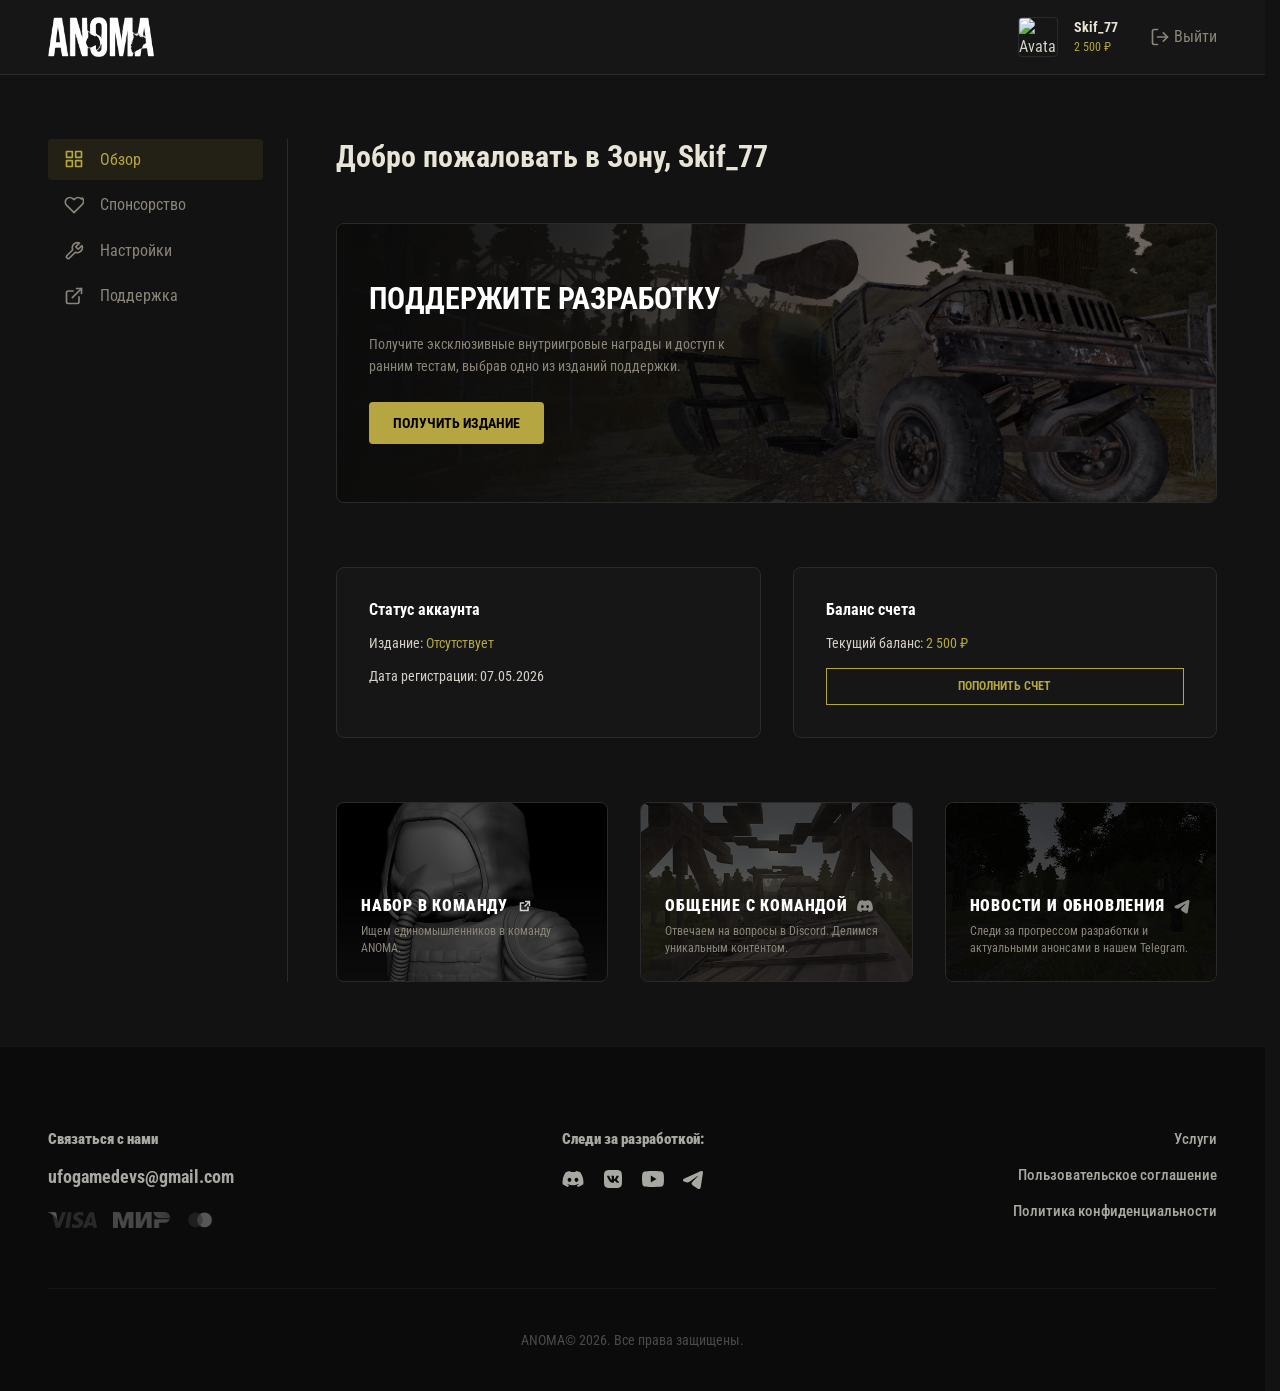
==== commit d8200fb4: "update images" ====
--- a/account.html
+++ b/account.html
@@ -110,7 +110,7 @@
                 ИЗДАНИЕ</button>
             </div>
             <div class="account-banner__image">
-              <img src="./assets/img/screenshot2.png" alt="Editions background">
+              <img src="./assets/img/screenshot.png" alt="Editions background">
             </div>
           </div>
 
@@ -173,16 +173,17 @@
         <!-- Sponsorship Section -->
         <div id="sponsorshipSection" style="display: none;">
           <div class="sponsorship-list" style="display: flex; flex-direction: column; gap: 32px;">
-            
+
             <!-- Skin -->
             <div class="account-banner">
               <div class="account-banner__content">
                 <h2 class="account-banner__title">УНИКАЛЬНЫЙ СКИН</h2>
-                <p class="account-banner__desc">Получите индивидуальный внешний вид головы персонажа с уникальными чертами, шрамами, маской и другими деталями по вашему образу.</p>
+                <p class="account-banner__desc">Получите индивидуальный внешний вид головы персонажа с уникальными
+                  чертами, шрамами, маской и другими деталями по вашему образу.</p>
                 <button class="account-banner__btn">ПОЛУЧИТЬ</button>
               </div>
               <div class="account-banner__image">
-                <img src="./assets/img/hero-image.png" alt="Unique Skin">
+                <img src="./assets/img/screenshot5.png" alt="Unique Skin">
               </div>
             </div>
 
@@ -190,11 +191,12 @@
             <div class="account-banner">
               <div class="account-banner__content">
                 <h2 class="account-banner__title">ПАСХАЛКА В ИГРЕ</h2>
-                <p class="account-banner__desc">Оставьте свой след в мире игры — мы можем реализовать для вас уникальную пасхалку в формате надписи, декали или небольшой визуальной отсылки.</p>
+                <p class="account-banner__desc">Оставьте свой след в мире игры — мы можем реализовать для вас уникальную
+                  пасхалку в формате надписи, декали или небольшой визуальной отсылки.</p>
                 <button class="account-banner__btn">ПОЛУЧИТЬ</button>
               </div>
               <div class="account-banner__image">
-                <img src="./assets/img/hero-image.png" alt="Easter Egg">
+                <img src="./assets/img/screenshot4.png" alt="Easter Egg">
               </div>
             </div>
 
@@ -202,11 +204,12 @@
             <div class="account-banner">
               <div class="account-banner__content">
                 <h2 class="account-banner__title">ИМЕННОЙ NPC</h2>
-                <p class="account-banner__desc">Закажите собственного лорного персонажа, который появится в игре у костра или в мире Зоны под согласованным именем.</p>
+                <p class="account-banner__desc">Закажите собственного лорного персонажа, который появится в игре у
+                  костра или в мире Зоны под согласованным именем.</p>
                 <button class="account-banner__btn">ПОЛУЧИТЬ</button>
               </div>
               <div class="account-banner__image">
-                <img src="./assets/img/hero-image.png" alt="Named NPC">
+                <img src="./assets/img/screenshot3.png" alt="Named NPC">
               </div>
             </div>
 
@@ -250,12 +253,14 @@
                   </div>
                   <div class="settings-form__group">
                     <label class="settings-form__label">Новый пароль</label>
-                    <input type="password" id="newPassword" class="settings-input" placeholder="Введите новый пароль" required minlength="8">
+                    <input type="password" id="newPassword" class="settings-input" placeholder="Введите новый пароль"
+                      required minlength="8">
                     <div class="error-message" id="newPasswordError"></div>
                   </div>
                   <div class="settings-form__group">
                     <label class="settings-form__label">Повторите новый пароль</label>
-                    <input type="password" id="confirmPassword" class="settings-input" placeholder="Повторите новый пароль" required minlength="8">
+                    <input type="password" id="confirmPassword" class="settings-input"
+                      placeholder="Повторите новый пароль" required minlength="8">
                     <div class="error-message" id="confirmPasswordError"></div>
                   </div>
                   <button type="submit" class="account-card__btn-action">ПОДТВЕРДИТЬ</button>
@@ -555,11 +560,12 @@
     <div class="topup-modal__overlay"></div>
     <div class="topup-modal__content sponsorship-modal">
       <button class="topup-modal__close" aria-label="Закрыть">&times;</button>
-      
+
       <div class="sponsorship-modal__header">
         <h2 class="topup-modal__title" style="text-align: left; margin-bottom: 8px;">ПАСХАЛКА В ИГРЕ</h2>
         <p class="sponsorship-modal__intro">
-          Оставьте свой след в мире игры — мы можем реализовать для вас уникальную пасхалку в формате надписи, декали или небольшой визуальной отсылки в мире проекта.
+          Оставьте свой след в мире игры — мы можем реализовать для вас уникальную пасхалку в формате надписи, декали
+          или небольшой визуальной отсылки в мире проекта.
         </p>
       </div>
 
@@ -568,23 +574,27 @@
           <div class="sponsorship-modal__info">
             <div class="sponsorship-info-section">
               <h3 class="sponsorship-info-title">КАК ЭТО МОЖЕТ ВЫГЛЯДЕТЬ</h3>
-              <p class="sponsorship-info-text">Надпись на объекте, декаль в окружении, знак, отметка или небольшая визуальная отсылка, аккуратно встроенная в одну из локаций.</p>
-            </div>
-            
+              <p class="sponsorship-info-text">Надпись на объекте, декаль в окружении, знак, отметка или небольшая
+                визуальная отсылка, аккуратно встроенная в одну из локаций.</p>
+            </div>
+
             <div class="sponsorship-info-section">
               <h3 class="sponsorship-info-title">УСЛОВИЯ РЕАЛИЗАЦИИ</h3>
-              <p class="sponsorship-info-text">Каждая идея проходит согласование с нашей стороны и должна соответствовать правилам проекта, сеттингу и цензуре. При необходимости мы можем предложить правки или отказать в реализации.</p>
+              <p class="sponsorship-info-text">Каждая идея проходит согласование с нашей стороны и должна
+                соответствовать правилам проекта, сеттингу и цензуре. При необходимости мы можем предложить правки или
+                отказать в реализации.</p>
             </div>
 
             <div class="sponsorship-info-section">
               <h3 class="sponsorship-info-title">КАК ПРОХОДИТ РЕАЛИЗАЦИЯ</h3>
-              <p class="sponsorship-info-text">Вы отправляете нам идею, мы обсуждаем формат и после согласования вручную интегрируем пасхалку в игру.</p>
+              <p class="sponsorship-info-text">Вы отправляете нам идею, мы обсуждаем формат и после согласования вручную
+                интегрируем пасхалку в игру.</p>
             </div>
           </div>
 
           <div class="sponsorship-modal__gallery">
             <div class="sponsorship-gallery-grid sponsorship-gallery-grid--single">
-              <div class="sponsorship-gallery-item"><img src="./assets/img/screenshot2.png" alt="Example"></div>
+              <div class="sponsorship-gallery-item"><img src="./assets/img/screenshot4.png" alt="Example"></div>
             </div>
           </div>
 
@@ -594,7 +604,10 @@
 
       <div class="sponsorship-modal__footer">
         <div class="sponsorship-modal__price">До 2000 ₽</div>
-        <a href="https://vk.me/anoma_ufo" target="_blank" rel="noopener" class="topup-submit-btn sponsorship-modal__btn" id="btnDiscussEasterEgg" style="text-decoration: none; display: flex; align-items: center; justify-content: center;">ОБСУДИТЬ РЕАЛИЗАЦИЮ</a>
+        <a href="https://vk.me/anoma_ufo" target="_blank" rel="noopener" class="topup-submit-btn sponsorship-modal__btn"
+          id="btnDiscussEasterEgg"
+          style="text-decoration: none; display: flex; align-items: center; justify-content: center;">ОБСУДИТЬ
+          РЕАЛИЗАЦИЮ</a>
       </div>
 
 
@@ -606,11 +619,12 @@
     <div class="topup-modal__overlay"></div>
     <div class="topup-modal__content sponsorship-modal">
       <button class="topup-modal__close" aria-label="Закрыть">&times;</button>
-      
+
       <div class="sponsorship-modal__header">
         <h2 class="topup-modal__title" style="text-align: left; margin-bottom: 8px;">ИМЕННОЙ NPC</h2>
         <p class="sponsorship-modal__intro">
-          Закажите собственного лорного персонажа, который появится в игре у костра или в мире Зоны под согласованным именем.
+          Закажите собственного лорного персонажа, который появится в игре у костра или в мире Зоны под согласованным
+          именем.
         </p>
       </div>
 
@@ -619,23 +633,27 @@
           <div class="sponsorship-modal__info">
             <div class="sponsorship-info-section">
               <h3 class="sponsorship-info-title">КАК ЭТО МОЖЕТ ВЫГЛЯДЕТЬ</h3>
-              <p class="sponsorship-info-text">NPC у костра, персонаж в одной из локаций, бродящий сталкер или лорная фигура с персональной отсылкой, аккуратно встроенная в мир игры.</p>
-            </div>
-            
+              <p class="sponsorship-info-text">NPC у костра, персонаж в одной из локаций, бродящий сталкер или лорная
+                фигура с персональной отсылкой, аккуратно встроенная в мир игры.</p>
+            </div>
+
             <div class="sponsorship-info-section">
               <h3 class="sponsorship-info-title">УСЛОВИЯ РЕАЛИЗАЦИИ</h3>
-              <p class="sponsorship-info-text">Имя, образ и подача персонажа проходят согласование с нашей стороны и должны соответствовать правилам проекта, сеттингу и цензуре. При необходимости мы можем предложить правки или отказать в реализации.</p>
+              <p class="sponsorship-info-text">Имя, образ и подача персонажа проходят согласование с нашей стороны и
+                должны соответствовать правилам проекта, сеттингу и цензуре. При необходимости мы можем предложить
+                правки или отказать в реализации.</p>
             </div>
 
             <div class="sponsorship-info-section">
               <h3 class="sponsorship-info-title">КАК ПРОХОДИТ РЕАЛИЗАЦИЯ</h3>
-              <p class="sponsorship-info-text">Вы отправляете нам идею персонажа, мы обсуждаем его формат и после согласования вручную интегрируем NPC в игру.</p>
+              <p class="sponsorship-info-text">Вы отправляете нам идею персонажа, мы обсуждаем его формат и после
+                согласования вручную интегрируем NPC в игру.</p>
             </div>
           </div>
 
           <div class="sponsorship-modal__gallery">
             <div class="sponsorship-gallery-grid sponsorship-gallery-grid--single">
-              <div class="sponsorship-gallery-item"><img src="./assets/img/screenshot1.png" alt="Example"></div>
+              <div class="sponsorship-gallery-item"><img src="./assets/img/screenshot3.png" alt="Example"></div>
             </div>
           </div>
         </div>
@@ -643,7 +661,10 @@
 
       <div class="sponsorship-modal__footer">
         <div class="sponsorship-modal__price">До 3000 ₽</div>
-        <a href="https://vk.me/anoma_ufo" target="_blank" rel="noopener" class="topup-submit-btn sponsorship-modal__btn" id="btnDiscussNPC" style="text-decoration: none; display: flex; align-items: center; justify-content: center;">ОБСУДИТЬ РЕАЛИЗАЦИЮ</a>
+        <a href="https://vk.me/anoma_ufo" target="_blank" rel="noopener" class="topup-submit-btn sponsorship-modal__btn"
+          id="btnDiscussNPC"
+          style="text-decoration: none; display: flex; align-items: center; justify-content: center;">ОБСУДИТЬ
+          РЕАЛИЗАЦИЮ</a>
       </div>
     </div>
   </div>
@@ -653,11 +674,12 @@
     <div class="topup-modal__overlay"></div>
     <div class="topup-modal__content sponsorship-modal">
       <button class="topup-modal__close" aria-label="Закрыть">&times;</button>
-      
+
       <div class="sponsorship-modal__header">
         <h2 class="topup-modal__title" style="text-align: left; margin-bottom: 8px;">УНИКАЛЬНЫЙ СКИН</h2>
         <p class="sponsorship-modal__intro">
-          Получите индивидуальный внешний вид головы персонажа с уникальными чертами, шрамами, маской и другими деталями по вашему образу.
+          Получите индивидуальный внешний вид головы персонажа с уникальными чертами, шрамами, маской и другими деталями
+          по вашему образу.
         </p>
       </div>
 
@@ -666,23 +688,27 @@
           <div class="sponsorship-modal__info">
             <div class="sponsorship-info-section">
               <h3 class="sponsorship-info-title">КАК ЭТО МОЖЕТ ВЫГЛЯДЕТЬ</h3>
-              <p class="sponsorship-info-text">Уникальное лицо, отдельные черты внешности, шрамы, татуировки, маска и другие допустимые детали, аккуратно встроенная в стилистику проекта.</p>
-            </div>
-            
+              <p class="sponsorship-info-text">Уникальное лицо, отдельные черты внешности, шрамы, татуировки, маска и
+                другие допустимые детали, аккуратно встроенная в стилистику проекта.</p>
+            </div>
+
             <div class="sponsorship-info-section">
               <h3 class="sponsorship-info-title">УСЛОВИЯ РЕАЛИЗАЦИИ</h3>
-              <p class="sponsorship-info-text">Финальный вариант проходит согласование с нашей стороны и должен соответствовать правилам проекта, сеттингу и цензуре. При необходимости мы можем предложить правки или отказать в реализации.</p>
+              <p class="sponsorship-info-text">Финальный вариант проходит согласование с нашей стороны и должен
+                соответствовать правилам проекта, сеттингу и цензуре. При необходимости мы можем предложить правки или
+                отказать в реализации.</p>
             </div>
 
             <div class="sponsorship-info-section">
               <h3 class="sponsorship-info-title">КАК ПРОХОДИТ РЕАЛИЗАЦИЯ</h3>
-              <p class="sponsorship-info-text">Вы отправляете нам идею и референсы, мы обсуждаем детали и после согласования вручную создаем внешний вид персонажа.</p>
+              <p class="sponsorship-info-text">Вы отправляете нам идею и референсы, мы обсуждаем детали и после
+                согласования вручную создаем внешний вид персонажа.</p>
             </div>
           </div>
 
           <div class="sponsorship-modal__gallery">
             <div class="sponsorship-gallery-grid sponsorship-gallery-grid--single">
-              <div class="sponsorship-gallery-item"><img src="./assets/img/hero-image.png" alt="Example"></div>
+              <div class="sponsorship-gallery-item"><img src="./assets/img/screenshot5.png" alt="Example"></div>
             </div>
           </div>
         </div>
@@ -690,7 +716,10 @@
 
       <div class="sponsorship-modal__footer">
         <div class="sponsorship-modal__price">До 5000 ₽</div>
-        <a href="https://vk.me/anoma_ufo" target="_blank" rel="noopener" class="topup-submit-btn sponsorship-modal__btn" id="btnDiscussSkin" style="text-decoration: none; display: flex; align-items: center; justify-content: center;">ОБСУДИТЬ РЕАЛИЗАЦИЮ</a>
+        <a href="https://vk.me/anoma_ufo" target="_blank" rel="noopener" class="topup-submit-btn sponsorship-modal__btn"
+          id="btnDiscussSkin"
+          style="text-decoration: none; display: flex; align-items: center; justify-content: center;">ОБСУДИТЬ
+          РЕАЛИЗАЦИЮ</a>
       </div>
     </div>
   </div>
--- a/assets/css/account.css
+++ b/assets/css/account.css
@@ -288,6 +288,7 @@
   width: 100%;
   height: 100%;
   object-fit: cover;
+  object-position: center 10%;
   z-index: 1;
   filter: brightness(0.4) grayscale(0.5);
   transition: transform var(--transition-slow), filter var(--transition-base);
@@ -583,11 +584,13 @@
 .topup-input::-webkit-outer-spin-button,
 .topup-input::-webkit-inner-spin-button {
   -webkit-appearance: none;
+  appearance: none;
   margin: 0;
 }
 
-.topup-input[type=number] {
+.topup-input[type="number"] {
   -moz-appearance: textfield;
+  appearance: textfield;
 }
 
 .topup-input {
@@ -669,13 +672,13 @@
 .settings-form {
   display: flex;
   flex-direction: column;
-  gap: 20px; /* Увеличено на ~30% для лучшей читаемости */
+  gap: 20px;
 }
 
 .settings-form__group {
   display: flex;
   flex-direction: column;
-  gap: 6px; /* Увеличено для баланса */
+  gap: 6px;
 }
 
 .settings-form__label {
@@ -714,7 +717,8 @@
   font-family: 'Roboto Condensed', sans-serif;
   letter-spacing: 0.02em;
   opacity: 0;
-  display: none; /* Скрываем полностью, чтобы не занимал место в gap */
+  display: none;
+  /* Скрываем полностью, чтобы не занимал место в gap */
   transition: opacity 0.3s ease;
 }
 
@@ -853,14 +857,8 @@
 .sponsorship-modal__grid {
   display: grid;
   grid-template-columns: 1fr 340px;
-  /* Немного увеличим колонку для фото */
   gap: var(--space-2xl);
   align-items: center;
-  /* Центрируем всё содержимое сетки по вертикали */
-}
-
-.sponsorship-modal__info {
-  /* align-self: center больше не нужен, так как есть align-items у родителя */
 }
 
 .sponsorship-info-section {
